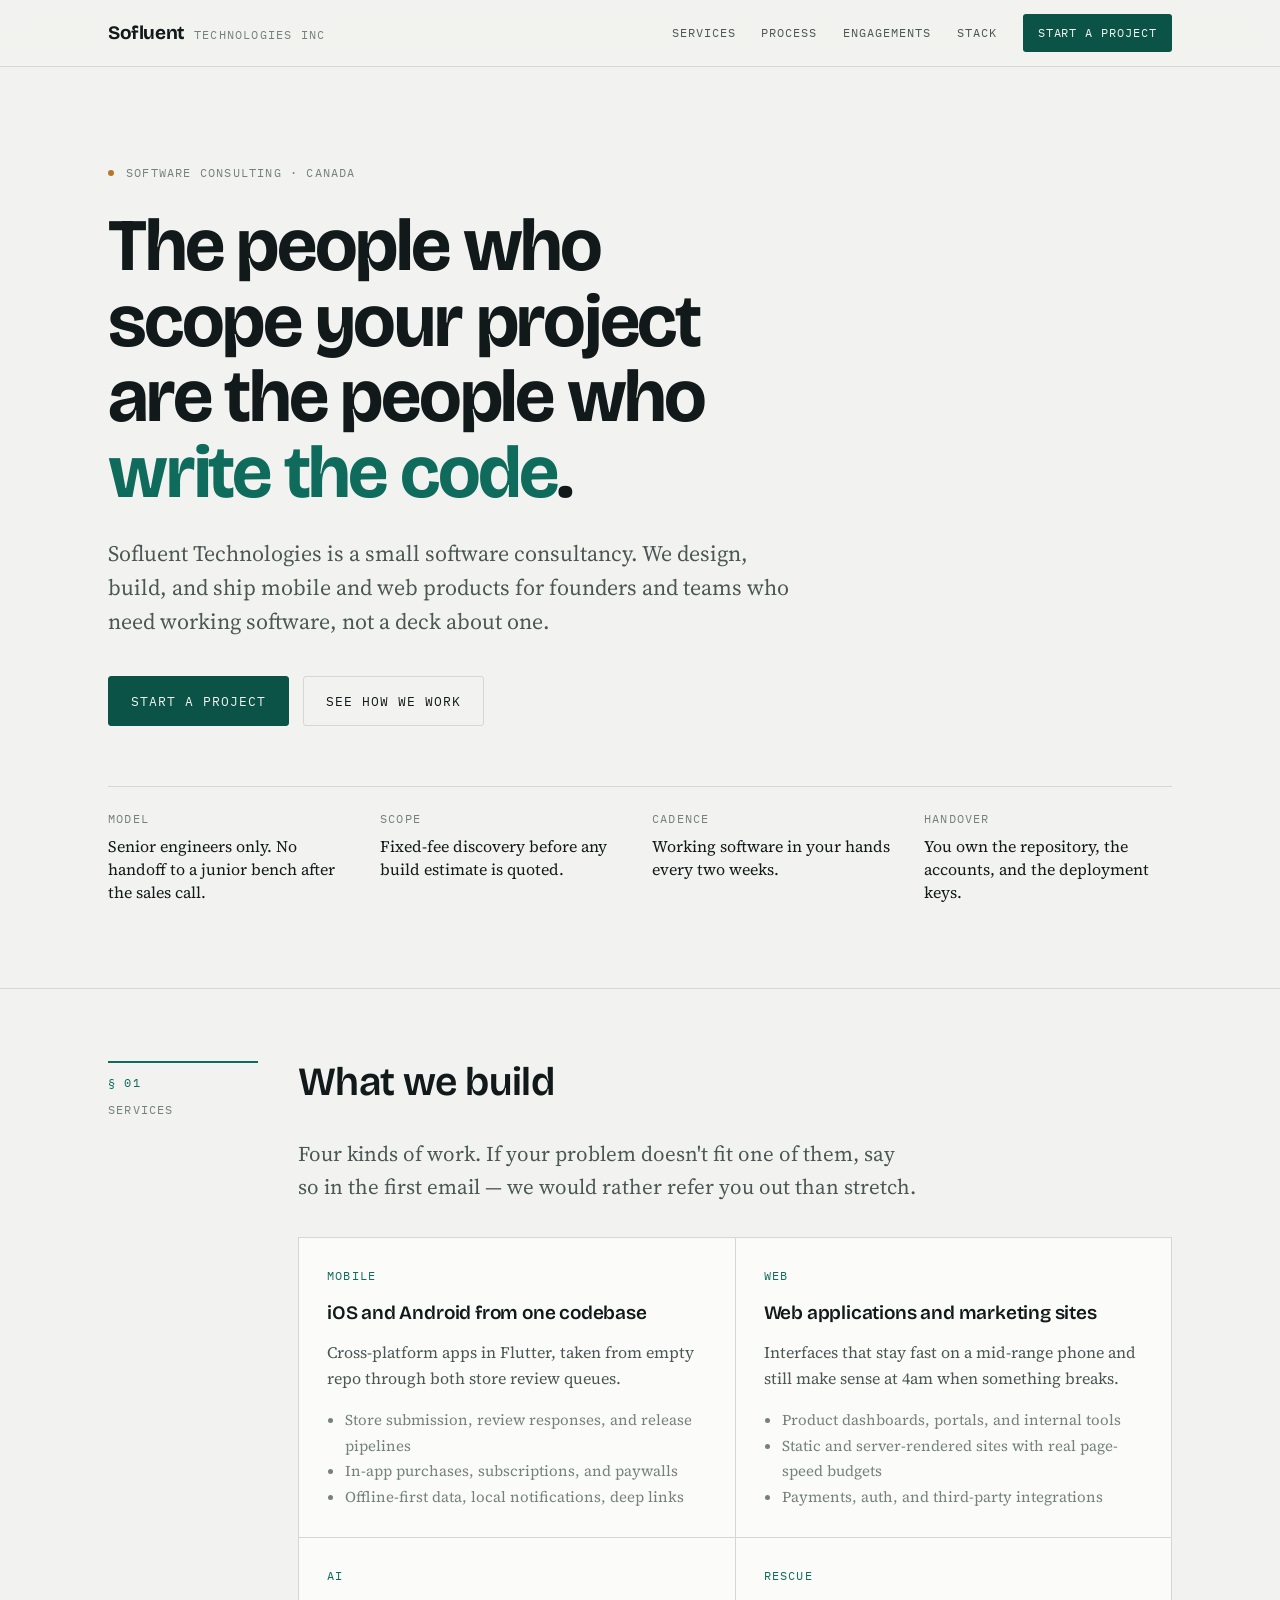
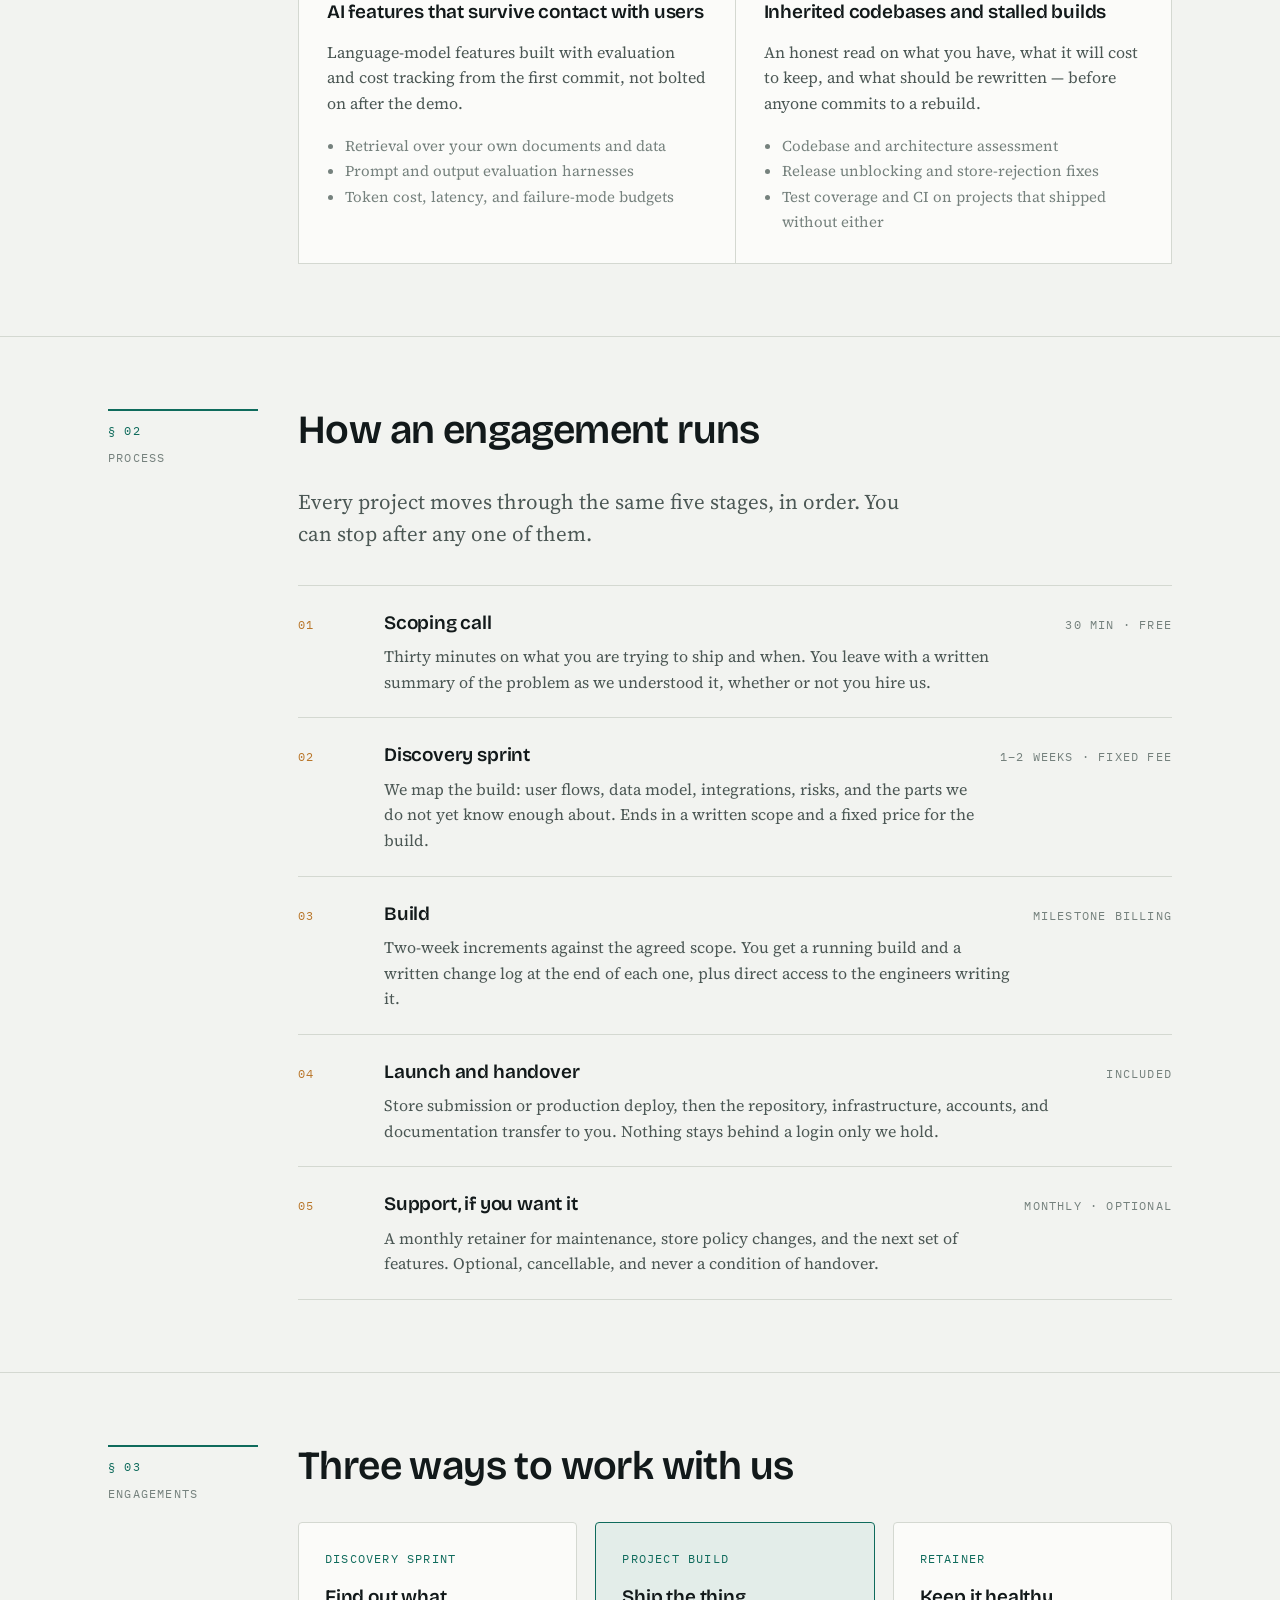
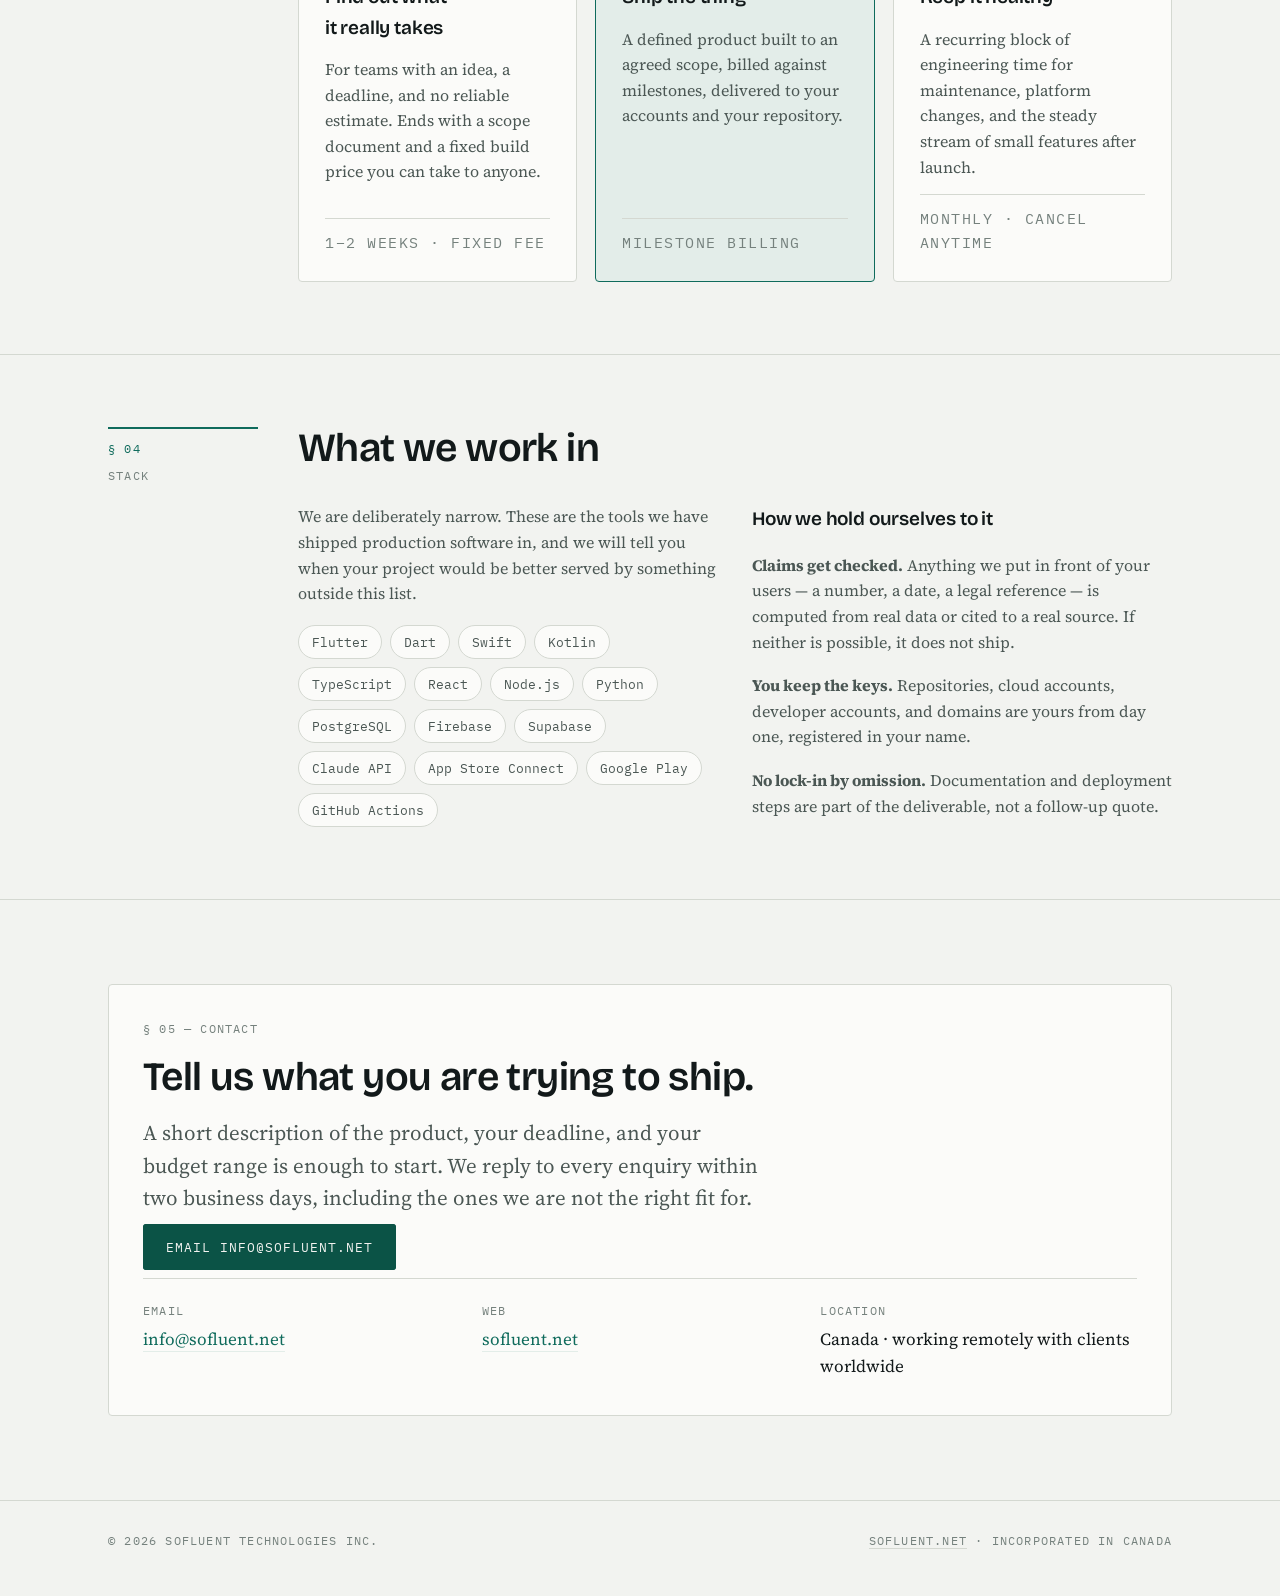
==== index.html @ 4a29cf38 "Sofluent Technologies marketing site Static single-page site for sofluent.net. src/page.html is the " ====
<!doctype html>
<html lang="en">
<head>
<meta charset="utf-8">
<meta name="viewport" content="width=device-width, initial-scale=1">
<meta name="color-scheme" content="light">
<meta name="description" content="Sofluent Technologies Inc is a small software consultancy building mobile, web, and AI products for founders and teams.">
<link rel="canonical" href="https://sofluent.net/">
<meta property="og:type" content="website">
<meta property="og:url" content="https://sofluent.net/">
<meta property="og:title" content="Sofluent Technologies">
<meta property="og:description" content="A small software consultancy building mobile, web, and AI products for founders and teams.">
<meta name="twitter:card" content="summary">
<title>Sofluent Technologies</title>
<link rel="preconnect" href="https://fonts.googleapis.com">
<link rel="preconnect" href="https://fonts.gstatic.com" crossorigin>
<link rel="stylesheet" href="https://fonts.googleapis.com/css2?family=Bricolage+Grotesque:opsz,wdth,wght@12..96,75..100,400..800&family=IBM+Plex+Mono:wght@400;500&family=Source+Serif+4:opsz,wght@8..60,400;8..60,600&display=swap">

<style>
:root{
  --paper:#F2F3F0;
  --surface:#FBFBF9;
  --surface-2:#EAECE7;
  --ink:#12191A;
  --ink-soft:#4B5754;
  --ink-faint:#75817D;
  --rule:#D4D8D1;
  --accent:#0F6B5C;
  --accent-ink:#0B5346;
  --accent-wash:#E3EDE9;
  --signal:#B9762A;
  --focus:#0F6B5C;
}

*{box-sizing:border-box;}
body{
  margin:0;
  background:var(--paper);
  color:var(--ink);
  font-family:"Source Serif 4",Georgia,"Times New Roman",serif;
  font-size:17px;
  line-height:1.6;
  -webkit-font-smoothing:antialiased;
}
h1,h2,h3,.display{
  font-family:"Bricolage Grotesque","Helvetica Neue",Arial,sans-serif;
  font-weight:600;
  text-wrap:balance;
  margin:0;
  letter-spacing:-0.015em;
}
p{margin:0;}
a{color:inherit;}
.mono{
  font-family:"IBM Plex Mono",ui-monospace,SFMono-Regular,Menlo,monospace;
  font-size:12px;
  letter-spacing:0.1em;
  text-transform:uppercase;
}
:focus-visible{outline:2px solid var(--focus);outline-offset:3px;border-radius:2px;}

.wrap{max-width:1120px;margin:0 auto;padding:0 28px;}

/* ---------- masthead ---------- */
.masthead{
  position:sticky;top:0;z-index:20;
  background:var(--paper);
  background:color-mix(in srgb,var(--paper) 88%,transparent);
  backdrop-filter:saturate(140%) blur(8px);
  border-bottom:1px solid var(--rule);
}
.masthead .wrap{
  display:flex;align-items:center;justify-content:space-between;
  gap:20px;min-height:66px;flex-wrap:wrap;
}
.wordmark{
  display:flex;align-items:baseline;gap:9px;
  text-decoration:none;
}
.wordmark b{
  font-family:"Bricolage Grotesque","Helvetica Neue",Arial,sans-serif;
  font-weight:700;font-size:19px;letter-spacing:-0.02em;
}
.wordmark span{color:var(--ink-faint);}
.nav{display:flex;align-items:center;gap:26px;flex-wrap:wrap;}
.nav a{
  color:var(--ink-soft);text-decoration:none;
  font-family:"IBM Plex Mono",ui-monospace,monospace;
  font-size:12px;letter-spacing:0.08em;text-transform:uppercase;
  padding:4px 0;border-bottom:1px solid transparent;
}
.nav a:hover{color:var(--ink);border-bottom-color:var(--accent);}
.nav a.cta{
  color:var(--paper);background:var(--accent-ink);
  padding:9px 15px;border:0;border-radius:3px;
}
.nav a.cta:hover{background:var(--accent);color:var(--paper);}

/* ---------- section scaffold ---------- */
.band{border-bottom:1px solid var(--rule);}
.band .wrap{
  display:grid;
  grid-template-columns:150px minmax(0,1fr);
  gap:40px;
  padding-top:72px;padding-bottom:72px;
}
.rail{
  display:flex;flex-direction:column;gap:8px;
  color:var(--ink-faint);
  border-top:2px solid var(--accent);
  padding-top:10px;
  align-self:start;
  position:sticky;top:96px;
}
.rail .code{color:var(--accent);}
.col{display:flex;flex-direction:column;gap:34px;}
.lede{font-size:21px;line-height:1.55;color:var(--ink-soft);max-width:62ch;}
h2{font-size:clamp(28px,3.4vw,40px);line-height:1.08;}
h3{font-size:19px;letter-spacing:-0.01em;}

/* ---------- hero ---------- */
.hero .wrap{padding-top:96px;padding-bottom:84px;display:block;}
.hero-eyebrow{color:var(--ink-faint);display:flex;gap:12px;align-items:center;margin-bottom:26px;}
.hero-eyebrow .dot{width:6px;height:6px;border-radius:50%;background:var(--signal);}
.hero h1{
  font-size:clamp(38px,6.6vw,74px);
  line-height:1.02;
  font-weight:700;
  letter-spacing:-0.03em;
  max-width:17ch;
}
.hero h1 em{font-style:normal;color:var(--accent);}
.hero p.lede{margin-top:26px;font-size:clamp(18px,2vw,22px);}
.hero-actions{display:flex;gap:14px;flex-wrap:wrap;margin-top:38px;}
.btn{
  font-family:"IBM Plex Mono",ui-monospace,monospace;
  font-size:12.5px;letter-spacing:0.08em;text-transform:uppercase;
  text-decoration:none;padding:14px 22px;border-radius:3px;
  border:1px solid var(--accent-ink);
  transition:background .15s ease,color .15s ease;
}
.btn-solid{background:var(--accent-ink);color:var(--paper);}
.btn-solid:hover{background:var(--accent);}
.btn-ghost{color:var(--ink);border-color:var(--rule);}
.btn-ghost:hover{border-color:var(--accent);color:var(--accent);}

.facts{
  border-top:1px solid var(--rule);
  margin-top:60px;padding-top:22px;
  display:grid;grid-template-columns:repeat(4,minmax(0,1fr));gap:24px;
}
.fact{display:flex;flex-direction:column;gap:6px;}
.fact .k{color:var(--ink-faint);}
.fact .v{font-size:16px;line-height:1.45;}

/* ---------- services ---------- */
.services{display:grid;grid-template-columns:repeat(2,minmax(0,1fr));gap:1px;background:var(--rule);border:1px solid var(--rule);}
.service{background:var(--surface);padding:28px;display:flex;flex-direction:column;gap:12px;}
.service .tag{color:var(--accent);}
.service p{color:var(--ink-soft);font-size:16px;}
.service ul{margin:4px 0 0;padding-left:18px;color:var(--ink-faint);font-size:15px;line-height:1.7;}

/* ---------- process ---------- */
.steps{display:flex;flex-direction:column;}
.step{
  display:grid;grid-template-columns:64px minmax(0,1fr) auto;
  gap:22px;align-items:baseline;
  padding:22px 0;border-top:1px solid var(--rule);
}
.step:last-child{border-bottom:1px solid var(--rule);}
.step .n{color:var(--signal);font-variant-numeric:tabular-nums;}
.step .body{display:flex;flex-direction:column;gap:6px;}
.step .body p{color:var(--ink-soft);font-size:16px;}
.step .dur{color:var(--ink-faint);white-space:nowrap;}

/* ---------- engagements ---------- */
.plans{display:grid;grid-template-columns:repeat(3,minmax(0,1fr));gap:18px;}
.plan{
  background:var(--surface);border:1px solid var(--rule);border-radius:4px;
  padding:26px;display:flex;flex-direction:column;gap:14px;
}
.plan.pick{border-color:var(--accent);background:var(--accent-wash);}
.plan .name{color:var(--accent);}
.plan .who{color:var(--ink-soft);font-size:16px;}
.plan .terms{color:var(--ink-faint);font-size:15px;border-top:1px solid var(--rule);padding-top:12px;margin-top:auto;}

/* ---------- stack ---------- */
.chips{display:flex;flex-wrap:wrap;gap:8px;}
.chip{
  font-family:"IBM Plex Mono",ui-monospace,monospace;font-size:12.5px;
  border:1px solid var(--rule);border-radius:999px;padding:6px 13px;color:var(--ink-soft);
  background:var(--surface);
}
.two-col{display:grid;grid-template-columns:repeat(2,minmax(0,1fr));gap:34px;}
.note{color:var(--ink-soft);font-size:16px;}

/* ---------- contact ---------- */
.contact .wrap{padding-top:84px;padding-bottom:84px;}
.contact-card{
  border:1px solid var(--rule);border-radius:4px;background:var(--surface);
  padding:34px;display:flex;flex-direction:column;gap:18px;
}
.contact-grid{display:grid;grid-template-columns:repeat(3,minmax(0,1fr));gap:22px;border-top:1px solid var(--rule);padding-top:22px;}
.contact-grid a{color:var(--accent);text-decoration:none;border-bottom:1px solid var(--accent-wash);}
.contact-grid a:hover{border-bottom-color:var(--accent);}
.contact-grid .k{color:var(--ink-faint);display:block;margin-bottom:6px;}

footer{padding:30px 0 46px;}
footer .wrap{display:flex;justify-content:space-between;gap:20px;flex-wrap:wrap;color:var(--ink-faint);}

@media (max-width:900px){
  .band .wrap{grid-template-columns:1fr;gap:22px;padding-top:56px;padding-bottom:56px;}
  .rail{position:static;flex-direction:row;gap:14px;align-items:center;}
  .facts{grid-template-columns:repeat(2,minmax(0,1fr));}
  .services,.plans,.two-col,.contact-grid{grid-template-columns:1fr;}
  .step{grid-template-columns:44px minmax(0,1fr);}
  .step .dur{grid-column:2;}
}
@media (prefers-reduced-motion:reduce){
  *{transition:none!important;animation:none!important;}
}
</style>
</head>
<body>
<header class="masthead">
  <div class="wrap">
    <a class="wordmark" href="#top">
      <b>Sofluent</b><span class="mono">Technologies Inc</span>
    </a>
    <nav class="nav">
      <a href="#services">Services</a>
      <a href="#process">Process</a>
      <a href="#engagements">Engagements</a>
      <a href="#stack">Stack</a>
      <a class="cta" href="mailto:info@sofluent.net">Start a project</a>
    </nav>
  </div>
</header>

<main id="top">

  <section class="band hero">
    <div class="wrap">
      <div class="hero-eyebrow mono"><span class="dot"></span> Software consulting · Canada</div>
      <h1>The people who scope your project are the people who <em>write the code</em>.</h1>
      <p class="lede">Sofluent Technologies is a small software consultancy. We design, build, and ship mobile and web products for founders and teams who need working software, not a deck about one.</p>
      <div class="hero-actions">
        <a class="btn btn-solid" href="mailto:info@sofluent.net">Start a project</a>
        <a class="btn btn-ghost" href="#process">See how we work</a>
      </div>
      <div class="facts">
        <div class="fact"><span class="k mono">Model</span><span class="v">Senior engineers only. No handoff to a junior bench after the sales call.</span></div>
        <div class="fact"><span class="k mono">Scope</span><span class="v">Fixed-fee discovery before any build estimate is quoted.</span></div>
        <div class="fact"><span class="k mono">Cadence</span><span class="v">Working software in your hands every two weeks.</span></div>
        <div class="fact"><span class="k mono">Handover</span><span class="v">You own the repository, the accounts, and the deployment keys.</span></div>
      </div>
    </div>
  </section>

  <section class="band" id="services">
    <div class="wrap">
      <div class="rail mono"><span class="code">§ 01</span><span>Services</span></div>
      <div class="col">
        <h2>What we build</h2>
        <p class="lede">Four kinds of work. If your problem doesn't fit one of them, say so in the first email — we would rather refer you out than stretch.</p>
        <div class="services">
          <article class="service">
            <span class="tag mono">Mobile</span>
            <h3>iOS and Android from one codebase</h3>
            <p>Cross-platform apps in Flutter, taken from empty repo through both store review queues.</p>
            <ul>
              <li>Store submission, review responses, and release pipelines</li>
              <li>In-app purchases, subscriptions, and paywalls</li>
              <li>Offline-first data, local notifications, deep links</li>
            </ul>
          </article>
          <article class="service">
            <span class="tag mono">Web</span>
            <h3>Web applications and marketing sites</h3>
            <p>Interfaces that stay fast on a mid-range phone and still make sense at 4am when something breaks.</p>
            <ul>
              <li>Product dashboards, portals, and internal tools</li>
              <li>Static and server-rendered sites with real page-speed budgets</li>
              <li>Payments, auth, and third-party integrations</li>
            </ul>
          </article>
          <article class="service">
            <span class="tag mono">AI</span>
            <h3>AI features that survive contact with users</h3>
            <p>Language-model features built with evaluation and cost tracking from the first commit, not bolted on after the demo.</p>
            <ul>
              <li>Retrieval over your own documents and data</li>
              <li>Prompt and output evaluation harnesses</li>
              <li>Token cost, latency, and failure-mode budgets</li>
            </ul>
          </article>
          <article class="service">
            <span class="tag mono">Rescue</span>
            <h3>Inherited codebases and stalled builds</h3>
            <p>An honest read on what you have, what it will cost to keep, and what should be rewritten — before anyone commits to a rebuild.</p>
            <ul>
              <li>Codebase and architecture assessment</li>
              <li>Release unblocking and store-rejection fixes</li>
              <li>Test coverage and CI on projects that shipped without either</li>
            </ul>
          </article>
        </div>
      </div>
    </div>
  </section>

  <section class="band" id="process">
    <div class="wrap">
      <div class="rail mono"><span class="code">§ 02</span><span>Process</span></div>
      <div class="col">
        <h2>How an engagement runs</h2>
        <p class="lede">Every project moves through the same five stages, in order. You can stop after any one of them.</p>
        <div class="steps">
          <div class="step">
            <span class="n mono">01</span>
            <div class="body"><h3>Scoping call</h3><p>Thirty minutes on what you are trying to ship and when. You leave with a written summary of the problem as we understood it, whether or not you hire us.</p></div>
            <span class="dur mono">30 min · free</span>
          </div>
          <div class="step">
            <span class="n mono">02</span>
            <div class="body"><h3>Discovery sprint</h3><p>We map the build: user flows, data model, integrations, risks, and the parts we do not yet know enough about. Ends in a written scope and a fixed price for the build.</p></div>
            <span class="dur mono">1–2 weeks · fixed fee</span>
          </div>
          <div class="step">
            <span class="n mono">03</span>
            <div class="body"><h3>Build</h3><p>Two-week increments against the agreed scope. You get a running build and a written change log at the end of each one, plus direct access to the engineers writing it.</p></div>
            <span class="dur mono">Milestone billing</span>
          </div>
          <div class="step">
            <span class="n mono">04</span>
            <div class="body"><h3>Launch and handover</h3><p>Store submission or production deploy, then the repository, infrastructure, accounts, and documentation transfer to you. Nothing stays behind a login only we hold.</p></div>
            <span class="dur mono">Included</span>
          </div>
          <div class="step">
            <span class="n mono">05</span>
            <div class="body"><h3>Support, if you want it</h3><p>A monthly retainer for maintenance, store policy changes, and the next set of features. Optional, cancellable, and never a condition of handover.</p></div>
            <span class="dur mono">Monthly · optional</span>
          </div>
        </div>
      </div>
    </div>
  </section>

  <section class="band" id="engagements">
    <div class="wrap">
      <div class="rail mono"><span class="code">§ 03</span><span>Engagements</span></div>
      <div class="col">
        <h2>Three ways to work with us</h2>
        <div class="plans">
          <div class="plan">
            <span class="name mono">Discovery sprint</span>
            <h3>Find out what it really takes</h3>
            <p class="who">For teams with an idea, a deadline, and no reliable estimate. Ends with a scope document and a fixed build price you can take to anyone.</p>
            <p class="terms mono">1–2 weeks · fixed fee</p>
          </div>
          <div class="plan pick">
            <span class="name mono">Project build</span>
            <h3>Ship the thing</h3>
            <p class="who">A defined product built to an agreed scope, billed against milestones, delivered to your accounts and your repository.</p>
            <p class="terms mono">Milestone billing</p>
          </div>
          <div class="plan">
            <span class="name mono">Retainer</span>
            <h3>Keep it healthy</h3>
            <p class="who">A recurring block of engineering time for maintenance, platform changes, and the steady stream of small features after launch.</p>
            <p class="terms mono">Monthly · cancel anytime</p>
          </div>
        </div>
      </div>
    </div>
  </section>

  <section class="band" id="stack">
    <div class="wrap">
      <div class="rail mono"><span class="code">§ 04</span><span>Stack</span></div>
      <div class="col">
        <h2>What we work in</h2>
        <div class="two-col">
          <div class="col" style="gap:18px;">
            <p class="note">We are deliberately narrow. These are the tools we have shipped production software in, and we will tell you when your project would be better served by something outside this list.</p>
            <div class="chips">
              <span class="chip">Flutter</span><span class="chip">Dart</span><span class="chip">Swift</span>
              <span class="chip">Kotlin</span><span class="chip">TypeScript</span><span class="chip">React</span>
              <span class="chip">Node.js</span><span class="chip">Python</span><span class="chip">PostgreSQL</span>
              <span class="chip">Firebase</span><span class="chip">Supabase</span><span class="chip">Claude API</span>
              <span class="chip">App Store Connect</span><span class="chip">Google Play</span><span class="chip">GitHub Actions</span>
            </div>
          </div>
          <div class="col" style="gap:18px;">
            <h3>How we hold ourselves to it</h3>
            <p class="note"><strong>Claims get checked.</strong> Anything we put in front of your users — a number, a date, a legal reference — is computed from real data or cited to a real source. If neither is possible, it does not ship.</p>
            <p class="note"><strong>You keep the keys.</strong> Repositories, cloud accounts, developer accounts, and domains are yours from day one, registered in your name.</p>
            <p class="note"><strong>No lock-in by omission.</strong> Documentation and deployment steps are part of the deliverable, not a follow-up quote.</p>
          </div>
        </div>
      </div>
    </div>
  </section>

  <section class="band contact" id="contact">
    <div class="wrap" style="display:block;">
      <div class="contact-card">
        <span class="mono" style="color:var(--ink-faint);">§ 05 — Contact</span>
        <h2>Tell us what you are trying to ship.</h2>
        <p class="lede">A short description of the product, your deadline, and your budget range is enough to start. We reply to every enquiry within two business days, including the ones we are not the right fit for.</p>
        <div>
          <a class="btn btn-solid" href="mailto:info@sofluent.net?subject=Project%20enquiry">Email info@sofluent.net</a>
        </div>
        <div class="contact-grid">
          <div><span class="k mono">Email</span><a href="mailto:info@sofluent.net">info@sofluent.net</a></div>
          <div><span class="k mono">Web</span><a href="https://sofluent.net/">sofluent.net</a></div>
          <div><span class="k mono">Location</span><span>Canada · working remotely with clients worldwide</span></div>
        </div>
      </div>
    </div>
  </section>

</main>

<footer>
  <div class="wrap mono">
    <span>© <span id="yr">2026</span> Sofluent Technologies Inc.</span>
    <span><a href="https://sofluent.net/" style="color:var(--ink-faint);text-decoration:none;border-bottom:1px solid var(--rule);">sofluent.net</a> · Incorporated in Canada</span>
  </div>
</footer>

<script>
  document.getElementById('yr').textContent = new Date().getFullYear();
</script>
</body>
</html>
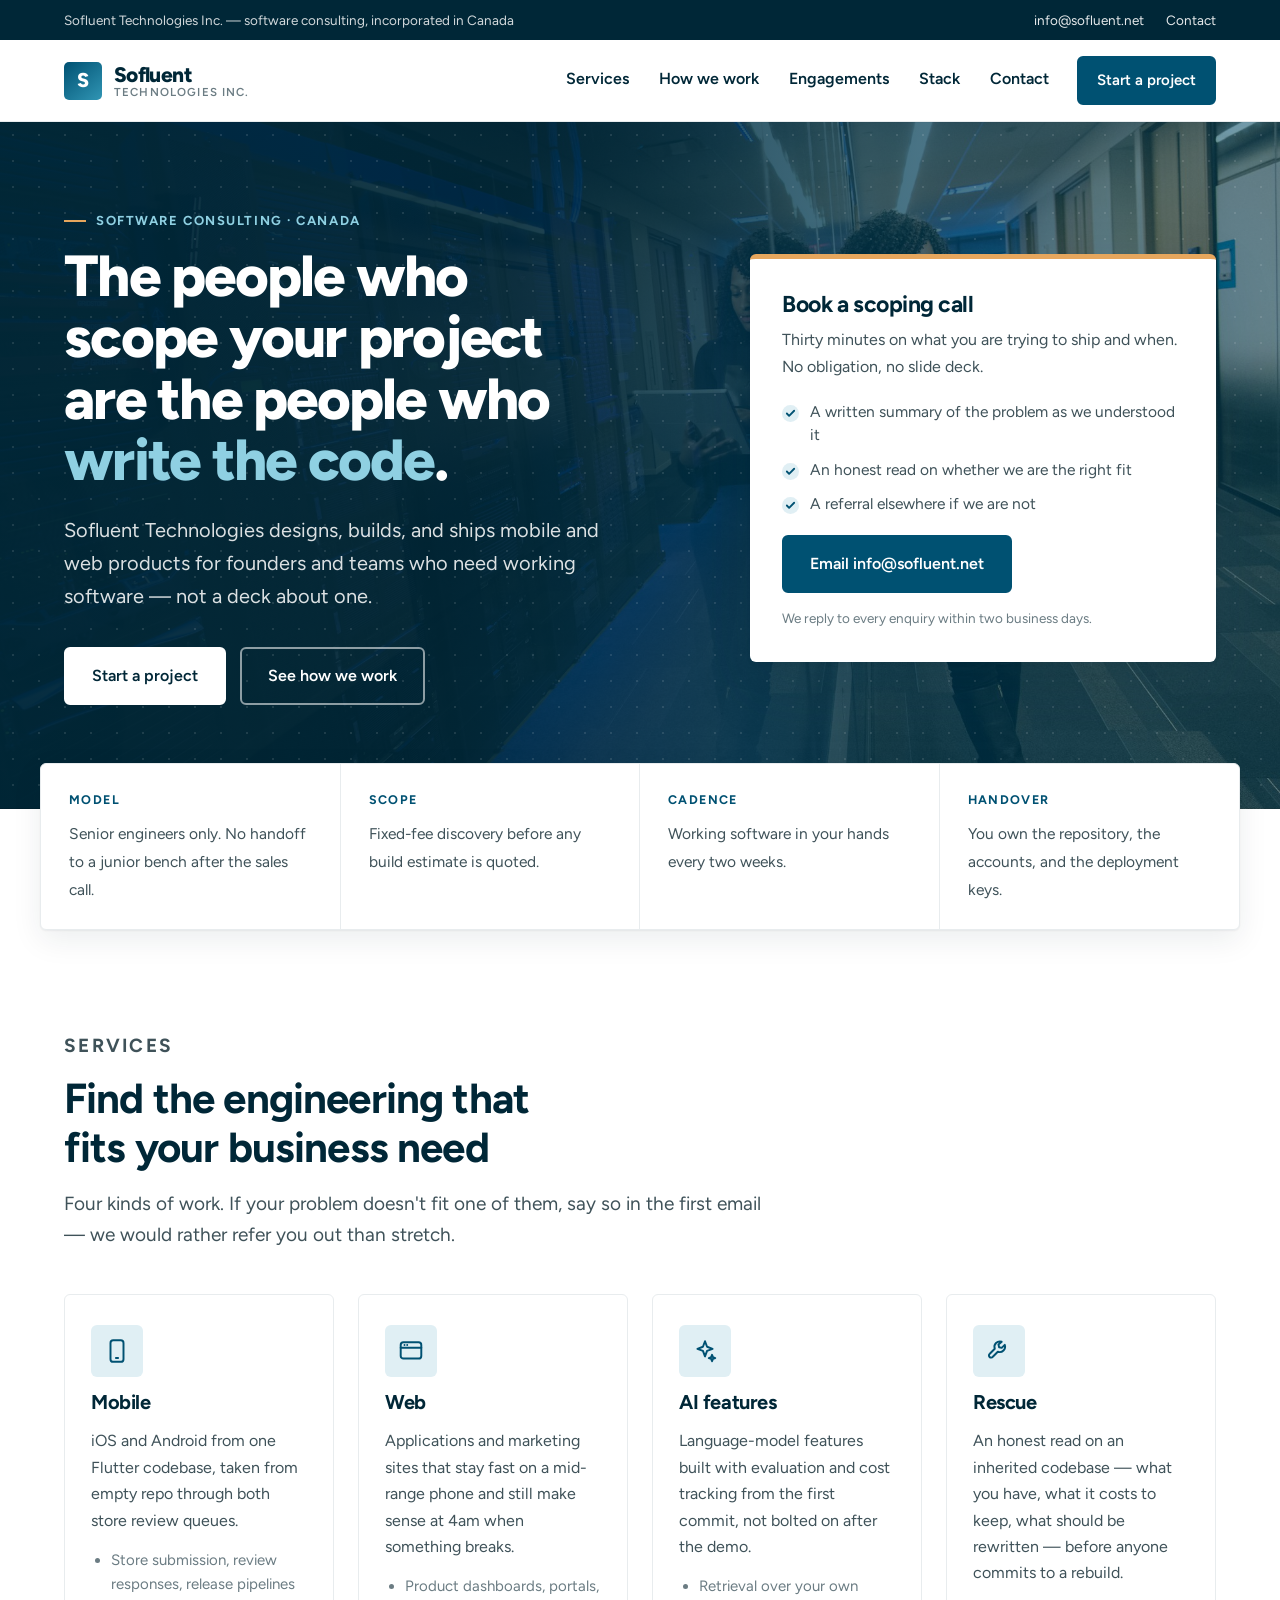
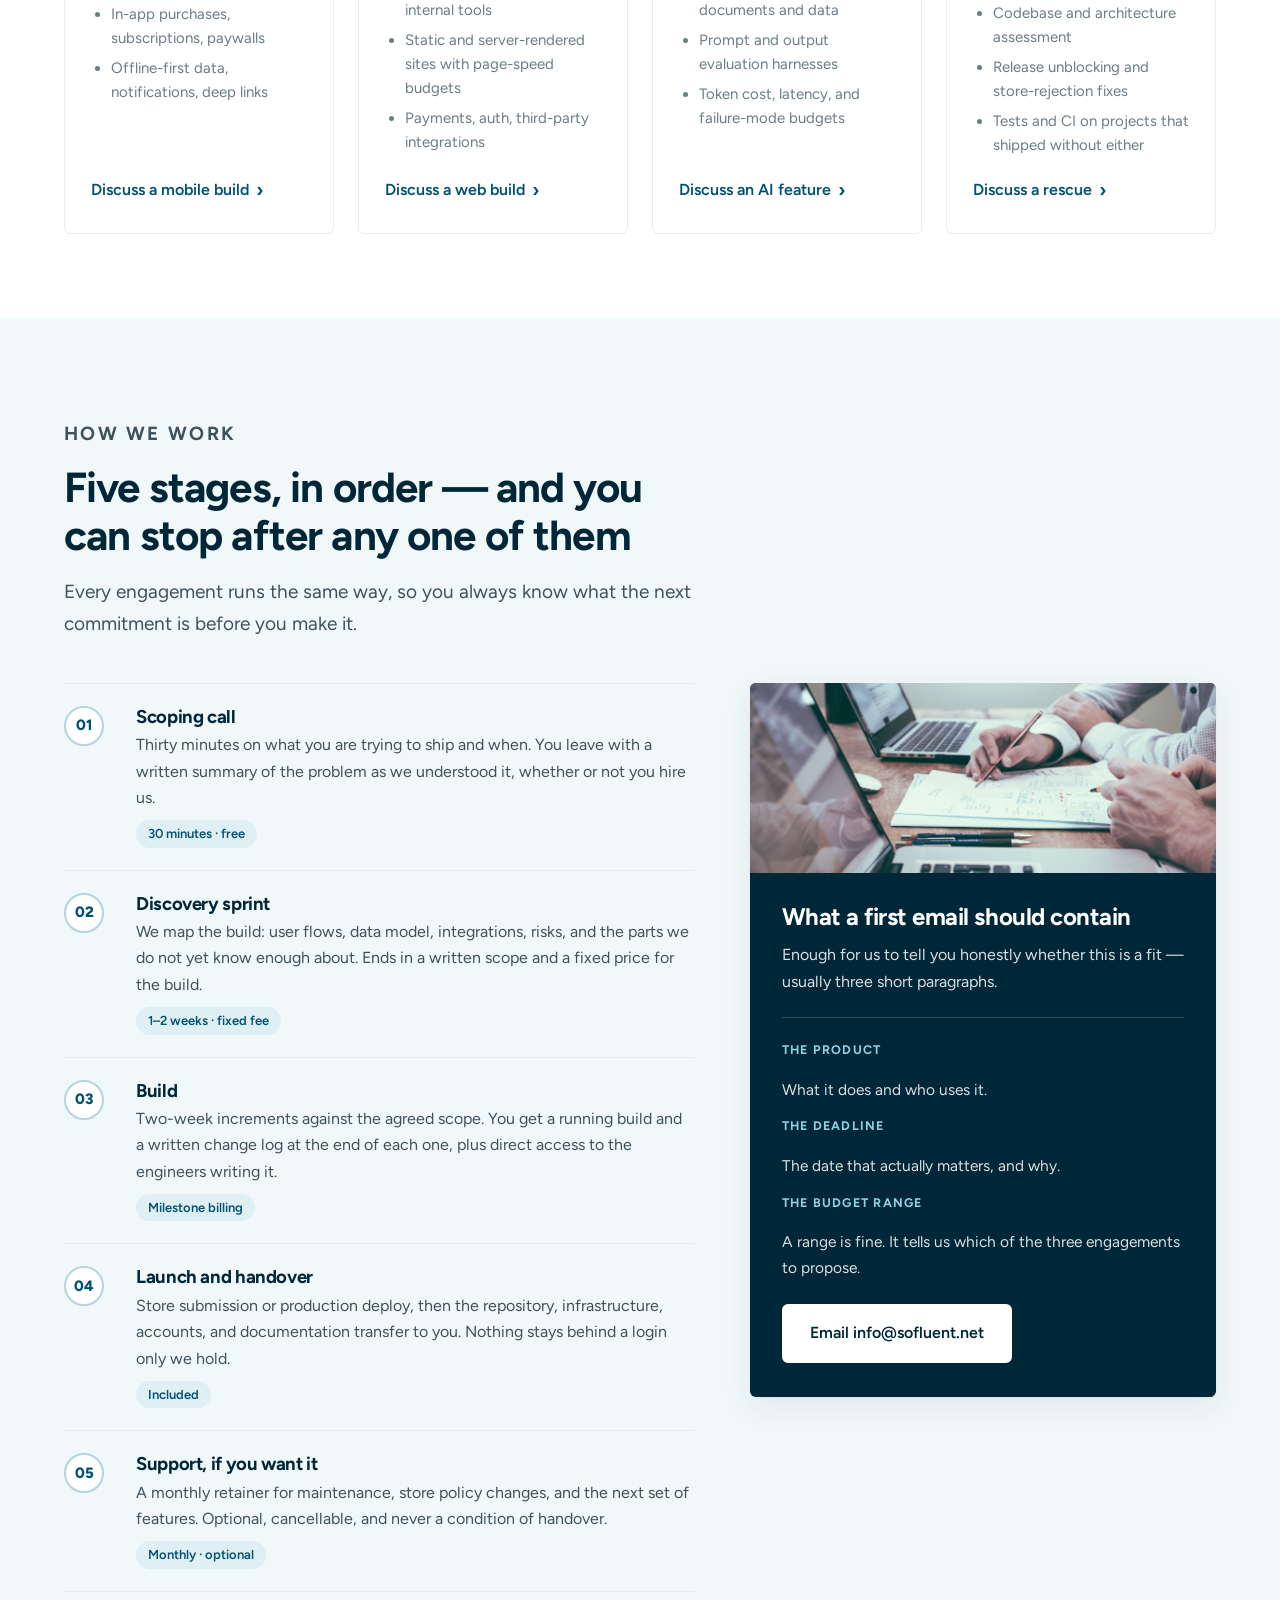
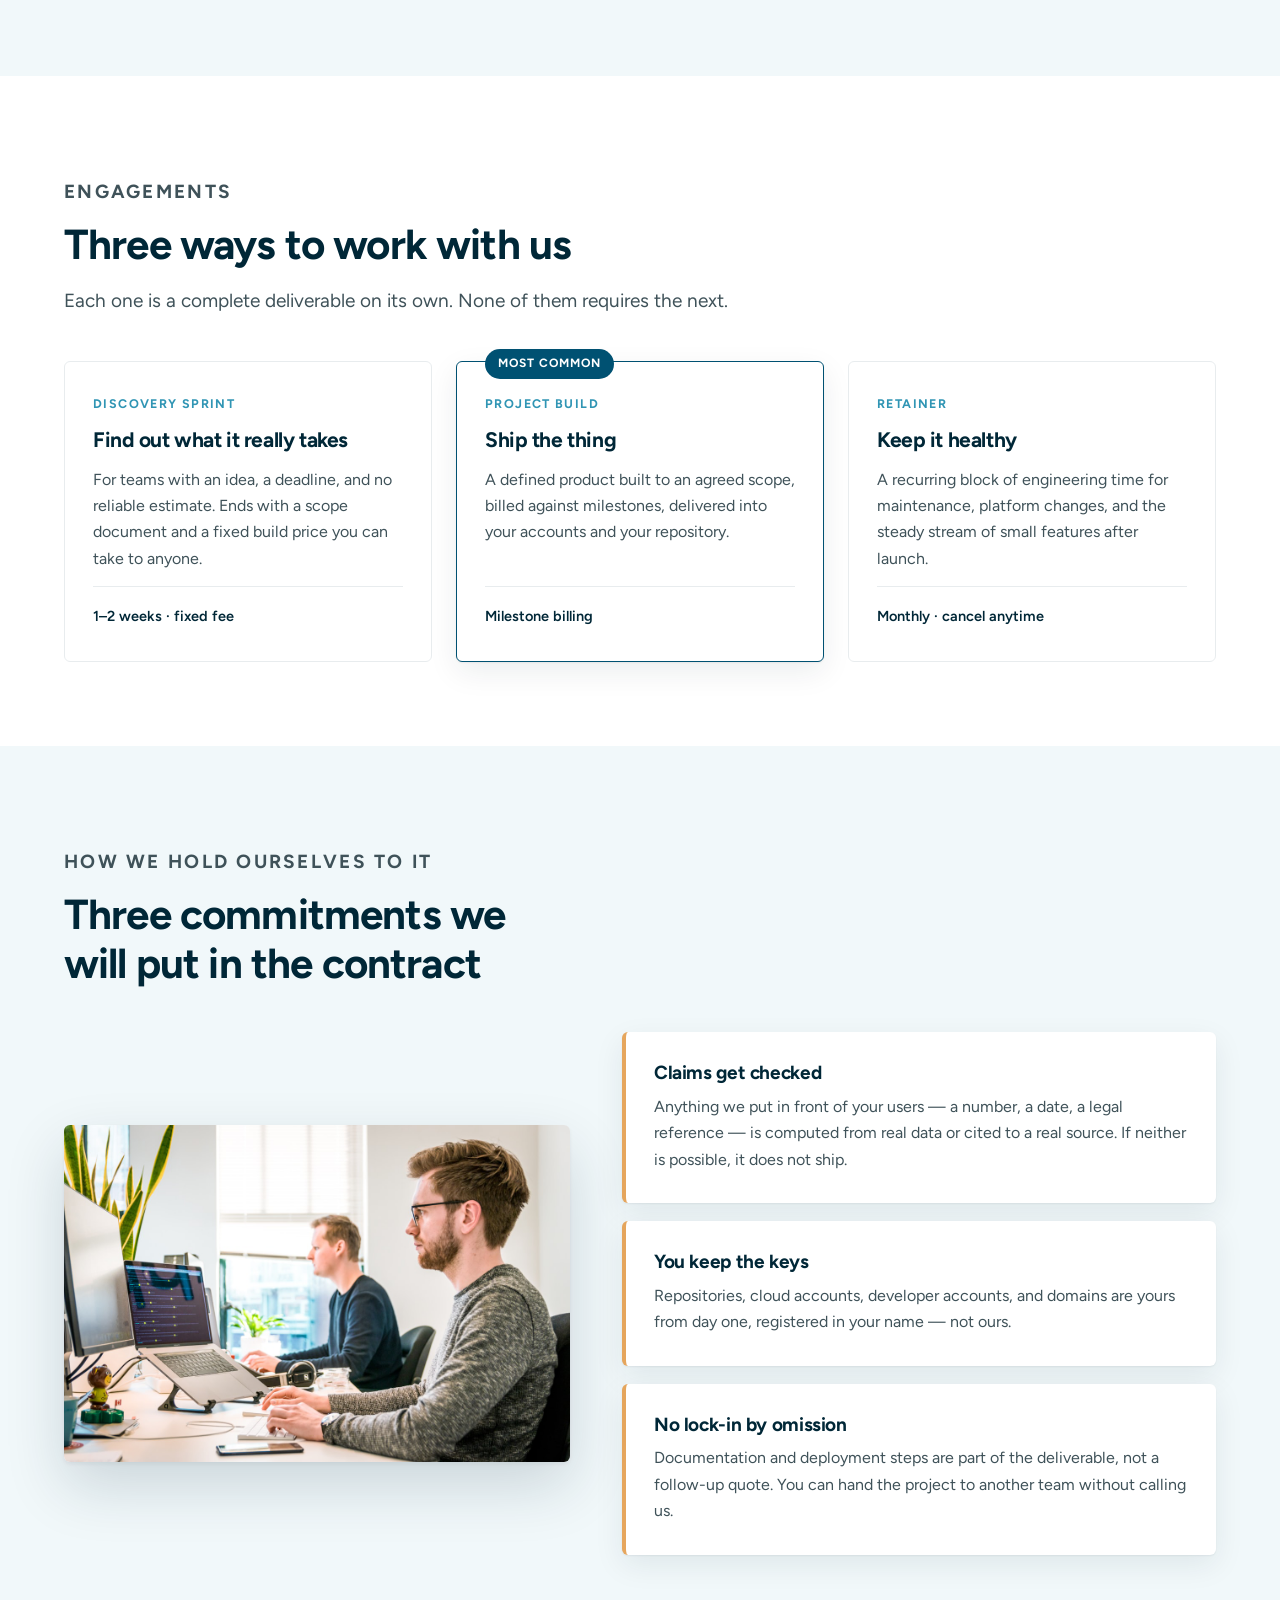
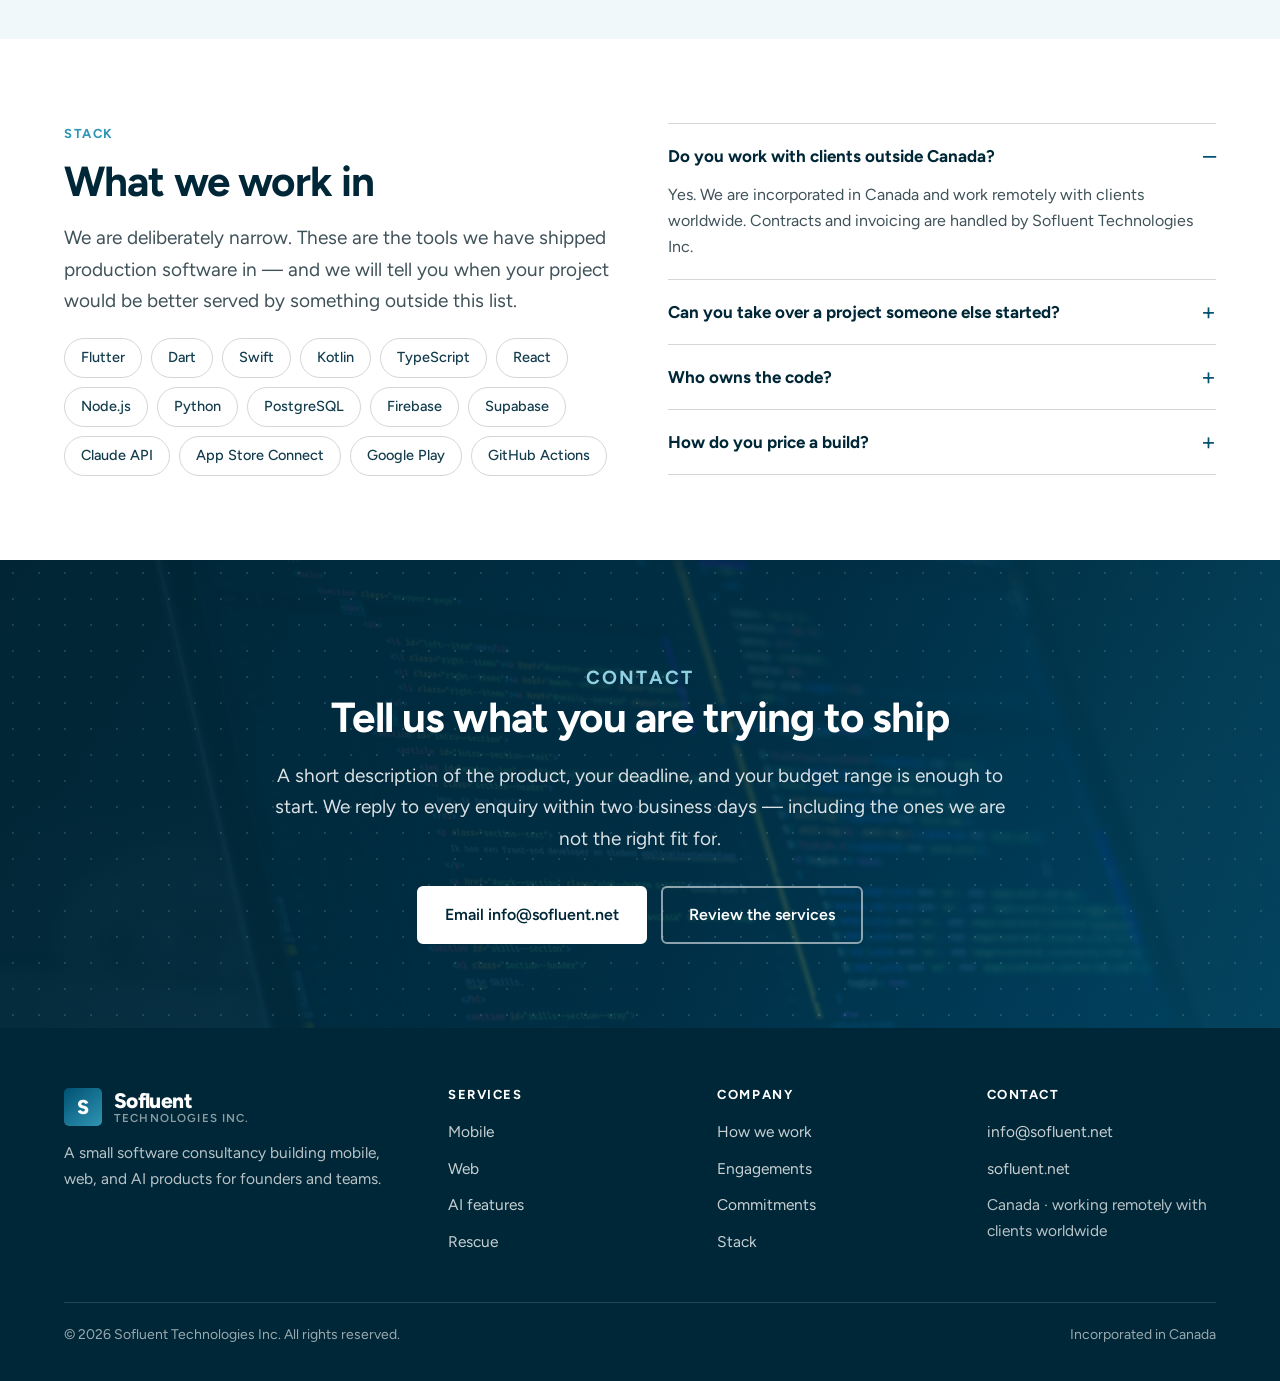
==== commit fb9631d2: "Rebuild the site on an enterprise design system with photography Reworks the marketing site from the" ====
--- a/index.html
+++ b/index.html
@@ -10,427 +10,717 @@
 <meta property="og:url" content="https://sofluent.net/">
 <meta property="og:title" content="Sofluent Technologies">
 <meta property="og:description" content="A small software consultancy building mobile, web, and AI products for founders and teams.">
-<meta name="twitter:card" content="summary">
+<meta property="og:image" content="https://sofluent.net/img/og.jpg">
+<meta property="og:image:width" content="1200">
+<meta property="og:image:height" content="630">
+<meta property="og:image:alt" content="Sofluent Technologies - the people who scope your project write the code.">
+<meta name="twitter:card" content="summary_large_image">
+<meta name="twitter:image" content="https://sofluent.net/img/og.jpg">
+<meta name="theme-color" content="#002737">
+<link rel="icon" href="favicon.svg" type="image/svg+xml">
 <title>Sofluent Technologies</title>
 <link rel="preconnect" href="https://fonts.googleapis.com">
 <link rel="preconnect" href="https://fonts.gstatic.com" crossorigin>
-<link rel="stylesheet" href="https://fonts.googleapis.com/css2?family=Bricolage+Grotesque:opsz,wdth,wght@12..96,75..100,400..800&family=IBM+Plex+Mono:wght@400;500&family=Source+Serif+4:opsz,wght@8..60,400;8..60,600&display=swap">
+<link rel="stylesheet" href="https://fonts.googleapis.com/css2?family=Figtree:wght@400;500;600;700;800&display=swap">
 
 <style>
 :root{
-  --paper:#F2F3F0;
-  --surface:#FBFBF9;
-  --surface-2:#EAECE7;
-  --ink:#12191A;
-  --ink-soft:#4B5754;
-  --ink-faint:#75817D;
-  --rule:#D4D8D1;
-  --accent:#0F6B5C;
-  --accent-ink:#0B5346;
-  --accent-wash:#E3EDE9;
-  --signal:#B9762A;
-  --focus:#0F6B5C;
+  /* enterprise teal system */
+  --ink:#002737;
+  --ink-2:#123c4d;
+  --brand:#005172;
+  --brand-bright:#3095b4;
+  --wash:#f1f8fa;
+  --wash-2:#e0eff4;
+  --wash-3:#b4d4df;
+  --amber:#e6a65d;
+  --edge:#d6d6d6;
+  --edge-soft:#e8ecee;
+  --body:#3f5259;
+  --muted:#6b7c83;
+  --white:#ffffff;
+  --shadow:0 1px 2px rgba(0,39,55,.06),0 10px 30px rgba(0,39,55,.08);
+  --shadow-lg:0 2px 4px rgba(0,39,55,.06),0 24px 60px rgba(0,39,55,.16);
+  --radius:6px;
 }
 
 *{box-sizing:border-box;}
+html{scroll-behavior:smooth;scroll-padding-top:90px;}
 body{
   margin:0;
-  background:var(--paper);
+  background:var(--white);
+  color:var(--body);
+  font-family:"Figtree","Avenir Next","Segoe UI",Roboto,Helvetica,Arial,sans-serif;
+  font-size:17px;
+  line-height:1.65;
+  -webkit-font-smoothing:antialiased;
+}
+h1,h2,h3,h4{
+  margin:0;
   color:var(--ink);
-  font-family:"Source Serif 4",Georgia,"Times New Roman",serif;
-  font-size:17px;
-  line-height:1.6;
-  -webkit-font-smoothing:antialiased;
-}
-h1,h2,h3,.display{
-  font-family:"Bricolage Grotesque","Helvetica Neue",Arial,sans-serif;
-  font-weight:600;
+  font-weight:700;
+  line-height:1.15;
+  letter-spacing:-0.02em;
   text-wrap:balance;
-  margin:0;
-  letter-spacing:-0.015em;
 }
 p{margin:0;}
-a{color:inherit;}
-.mono{
-  font-family:"IBM Plex Mono",ui-monospace,SFMono-Regular,Menlo,monospace;
-  font-size:12px;
-  letter-spacing:0.1em;
-  text-transform:uppercase;
-}
-:focus-visible{outline:2px solid var(--focus);outline-offset:3px;border-radius:2px;}
-
-.wrap{max-width:1120px;margin:0 auto;padding:0 28px;}
+a{color:var(--brand);}
+img,svg{max-width:100%;}
+:focus-visible{outline:3px solid var(--brand-bright);outline-offset:2px;border-radius:3px;}
+
+.wrap{max-width:1200px;margin:0 auto;padding:0 24px;}
+.eyebrow{
+  font-size:13px;font-weight:700;letter-spacing:.12em;text-transform:uppercase;
+  color:var(--brand-bright);margin:0 0 14px;
+}
+.section{padding:84px 0;}
+.section--wash{background:var(--wash);}
+.section-head{max-width:44rem;margin-bottom:44px;}
+.section-head h2{font-size:clamp(28px,3.6vw,42px);}
+.section-head p{margin-top:16px;font-size:19px;color:var(--body);}
+.skip{
+  position:absolute;left:-9999px;top:0;background:var(--ink);color:#fff;
+  padding:12px 18px;z-index:100;text-decoration:none;
+}
+.skip:focus{left:12px;top:12px;}
+
+/* ---------- buttons ---------- */
+.btn{
+  display:inline-flex;align-items:center;gap:10px;
+  font-size:16px;font-weight:600;text-decoration:none;
+  padding:14px 26px;border-radius:var(--radius);
+  border:2px solid transparent;transition:background .15s,color .15s,border-color .15s;
+  white-space:nowrap;
+}
+.btn--primary{background:var(--brand);color:#fff;border-color:var(--brand);}
+.btn--primary:hover{background:var(--ink);border-color:var(--ink);}
+.btn--outline{background:transparent;color:var(--brand);border-color:var(--brand);}
+.btn--outline:hover{background:var(--brand);color:#fff;}
+.btn--onDark{background:var(--white);color:var(--ink);border-color:var(--white);}
+.btn--onDark:hover{background:var(--wash-2);border-color:var(--wash-2);}
+.btn--ghostDark{background:transparent;color:#fff;border-color:rgba(255,255,255,.55);}
+.btn--ghostDark:hover{border-color:#fff;background:rgba(255,255,255,.1);}
+.btn--sm{padding:10px 18px;font-size:15px;}
+.link-more{
+  display:inline-flex;align-items:center;gap:7px;
+  font-weight:600;color:var(--brand);text-decoration:none;font-size:16px;
+}
+.link-more::after{content:"›";font-size:20px;line-height:1;transition:transform .15s;}
+.link-more:hover{color:var(--ink);}
+.link-more:hover::after{transform:translateX(3px);}
+
+/* ---------- utility bar ---------- */
+.utility{background:var(--ink);color:rgba(255,255,255,.82);font-size:13.5px;}
+.utility .wrap{display:flex;justify-content:space-between;align-items:center;gap:16px;min-height:40px;flex-wrap:wrap;}
+.utility a{color:rgba(255,255,255,.9);text-decoration:none;}
+.utility a:hover{color:#fff;text-decoration:underline;}
+.utility .u-right{display:flex;gap:22px;align-items:center;}
 
 /* ---------- masthead ---------- */
 .masthead{
-  position:sticky;top:0;z-index:20;
-  background:var(--paper);
-  background:color-mix(in srgb,var(--paper) 88%,transparent);
-  backdrop-filter:saturate(140%) blur(8px);
-  border-bottom:1px solid var(--rule);
-}
-.masthead .wrap{
-  display:flex;align-items:center;justify-content:space-between;
-  gap:20px;min-height:66px;flex-wrap:wrap;
-}
-.wordmark{
-  display:flex;align-items:baseline;gap:9px;
-  text-decoration:none;
-}
-.wordmark b{
-  font-family:"Bricolage Grotesque","Helvetica Neue",Arial,sans-serif;
-  font-weight:700;font-size:19px;letter-spacing:-0.02em;
-}
-.wordmark span{color:var(--ink-faint);}
-.nav{display:flex;align-items:center;gap:26px;flex-wrap:wrap;}
-.nav a{
-  color:var(--ink-soft);text-decoration:none;
-  font-family:"IBM Plex Mono",ui-monospace,monospace;
-  font-size:12px;letter-spacing:0.08em;text-transform:uppercase;
-  padding:4px 0;border-bottom:1px solid transparent;
-}
-.nav a:hover{color:var(--ink);border-bottom-color:var(--accent);}
-.nav a.cta{
-  color:var(--paper);background:var(--accent-ink);
-  padding:9px 15px;border:0;border-radius:3px;
-}
-.nav a.cta:hover{background:var(--accent);color:var(--paper);}
-
-/* ---------- section scaffold ---------- */
-.band{border-bottom:1px solid var(--rule);}
-.band .wrap{
-  display:grid;
-  grid-template-columns:150px minmax(0,1fr);
-  gap:40px;
-  padding-top:72px;padding-bottom:72px;
-}
-.rail{
-  display:flex;flex-direction:column;gap:8px;
-  color:var(--ink-faint);
-  border-top:2px solid var(--accent);
-  padding-top:10px;
-  align-self:start;
-  position:sticky;top:96px;
-}
-.rail .code{color:var(--accent);}
-.col{display:flex;flex-direction:column;gap:34px;}
-.lede{font-size:21px;line-height:1.55;color:var(--ink-soft);max-width:62ch;}
-h2{font-size:clamp(28px,3.4vw,40px);line-height:1.08;}
-h3{font-size:19px;letter-spacing:-0.01em;}
+  position:sticky;top:0;z-index:40;background:var(--white);
+  border-bottom:1px solid var(--edge-soft);box-shadow:0 1px 0 rgba(0,39,55,.04);
+}
+.masthead .wrap{display:flex;align-items:center;gap:28px;min-height:76px;}
+.brand{display:flex;align-items:center;gap:12px;text-decoration:none;margin-right:auto;}
+.brand .mark{
+  width:38px;height:38px;border-radius:5px;flex:none;
+  background:linear-gradient(140deg,var(--brand) 0%,var(--brand-bright) 100%);
+  display:grid;place-items:center;color:#fff;font-weight:800;font-size:20px;letter-spacing:-.04em;
+}
+.brand .name{display:flex;flex-direction:column;line-height:1.1;}
+.brand .name b{color:var(--ink);font-size:21px;font-weight:800;letter-spacing:-.03em;}
+.brand .name span{color:var(--muted);font-size:11.5px;font-weight:600;letter-spacing:.1em;text-transform:uppercase;}
+.mainnav{display:flex;align-items:center;gap:30px;}
+.mainnav a{
+  color:var(--ink);text-decoration:none;font-size:16px;font-weight:600;
+  padding:26px 0;border-bottom:3px solid transparent;
+}
+.mainnav a:hover{color:var(--brand);border-bottom-color:var(--brand-bright);}
+.nav-actions{display:flex;align-items:center;gap:14px;}
+.navtoggle{display:none;background:none;border:1px solid var(--edge);border-radius:var(--radius);padding:9px 12px;cursor:pointer;color:var(--ink);}
+.navtoggle svg{display:block;}
 
 /* ---------- hero ---------- */
-.hero .wrap{padding-top:96px;padding-bottom:84px;display:block;}
-.hero-eyebrow{color:var(--ink-faint);display:flex;gap:12px;align-items:center;margin-bottom:26px;}
-.hero-eyebrow .dot{width:6px;height:6px;border-radius:50%;background:var(--signal);}
-.hero h1{
-  font-size:clamp(38px,6.6vw,74px);
-  line-height:1.02;
-  font-weight:700;
-  letter-spacing:-0.03em;
-  max-width:17ch;
-}
-.hero h1 em{font-style:normal;color:var(--accent);}
-.hero p.lede{margin-top:26px;font-size:clamp(18px,2vw,22px);}
-.hero-actions{display:flex;gap:14px;flex-wrap:wrap;margin-top:38px;}
-.btn{
-  font-family:"IBM Plex Mono",ui-monospace,monospace;
-  font-size:12.5px;letter-spacing:0.08em;text-transform:uppercase;
-  text-decoration:none;padding:14px 22px;border-radius:3px;
-  border:1px solid var(--accent-ink);
-  transition:background .15s ease,color .15s ease;
-}
-.btn-solid{background:var(--accent-ink);color:var(--paper);}
-.btn-solid:hover{background:var(--accent);}
-.btn-ghost{color:var(--ink);border-color:var(--rule);}
-.btn-ghost:hover{border-color:var(--accent);color:var(--accent);}
-
-.facts{
-  border-top:1px solid var(--rule);
-  margin-top:60px;padding-top:22px;
-  display:grid;grid-template-columns:repeat(4,minmax(0,1fr));gap:24px;
-}
-.fact{display:flex;flex-direction:column;gap:6px;}
-.fact .k{color:var(--ink-faint);}
-.fact .v{font-size:16px;line-height:1.45;}
-
-/* ---------- services ---------- */
-.services{display:grid;grid-template-columns:repeat(2,minmax(0,1fr));gap:1px;background:var(--rule);border:1px solid var(--rule);}
-.service{background:var(--surface);padding:28px;display:flex;flex-direction:column;gap:12px;}
-.service .tag{color:var(--accent);}
-.service p{color:var(--ink-soft);font-size:16px;}
-.service ul{margin:4px 0 0;padding-left:18px;color:var(--ink-faint);font-size:15px;line-height:1.7;}
-
-/* ---------- process ---------- */
+.hero{position:relative;overflow:hidden;color:#fff;background:#002737;isolation:isolate;}
+.hero-media{
+  position:absolute;inset:0;z-index:0;pointer-events:none;
+  background-image:
+    radial-gradient(rgba(255,255,255,.11) 1px,transparent 1px),
+    linear-gradient(100deg,rgba(0,39,55,.97) 0%,rgba(0,39,55,.90) 38%,rgba(0,58,82,.74) 62%,rgba(0,81,114,.48) 100%),
+    url("img/hero-datacentre.jpg");
+  background-size:26px 26px,cover,cover;
+  background-position:0 0,center,center 40%;
+  background-repeat:repeat,no-repeat,no-repeat;
+}
+.hero .wrap{position:relative;z-index:1;padding-top:88px;padding-bottom:104px;
+  display:grid;grid-template-columns:minmax(0,1.15fr) minmax(0,.85fr);gap:56px;align-items:center;}
+.hero h1{color:#fff;font-size:clamp(34px,5vw,58px);font-weight:800;line-height:1.06;letter-spacing:-.03em;}
+.hero h1 em{font-style:normal;color:#8fd0e2;}
+.hero .sub{margin-top:22px;font-size:clamp(17px,1.6vw,20px);color:rgba(255,255,255,.86);max-width:34rem;}
+.hero .eyebrow{color:#8fd0e2;display:flex;align-items:center;gap:10px;}
+.hero .eyebrow::before{content:"";width:22px;height:2px;background:var(--amber);display:inline-block;}
+.hero-actions{display:flex;gap:14px;flex-wrap:wrap;margin-top:34px;}
+
+/* hero action card (mirrors an enterprise "look up / apply" card) */
+.hero-card{
+  background:#fff;color:var(--body);border-radius:var(--radius);
+  box-shadow:var(--shadow-lg);padding:32px;border-top:5px solid var(--amber);
+}
+.hero-card h2{font-size:23px;margin-bottom:10px;}
+.hero-card p{font-size:16px;}
+.hero-card ul{list-style:none;margin:20px 0;padding:0;display:flex;flex-direction:column;gap:11px;}
+.hero-card li{position:relative;padding-left:28px;font-size:15.5px;color:var(--body);line-height:1.5;}
+.hero-card li::before{
+  content:"";position:absolute;left:0;top:5px;width:17px;height:17px;border-radius:50%;
+  background:var(--wash-2) url("data:image/svg+xml,%3Csvg xmlns='http://www.w3.org/2000/svg' viewBox='0 0 24 24' fill='none' stroke='%23005172' stroke-width='4' stroke-linecap='round' stroke-linejoin='round'%3E%3Cpolyline points='20 6 9 17 4 12'/%3E%3C/svg%3E") center/11px no-repeat;
+}
+.hero-card .fine{font-size:13.5px;color:var(--muted);margin-top:14px;}
+
+/* ---------- stat strip ---------- */
+.stats{background:var(--white);}
+.stats .wrap{
+  display:grid;grid-template-columns:repeat(4,minmax(0,1fr));gap:0;
+  margin-top:-46px;position:relative;z-index:5;
+  background:#fff;border:1px solid var(--edge-soft);border-radius:var(--radius);box-shadow:var(--shadow);
+  padding:0;overflow:hidden;
+}
+.stat{padding:26px 28px;border-right:1px solid var(--edge-soft);}
+.stat:last-child{border-right:0;}
+.stat b{display:block;color:var(--brand);font-size:12.5px;font-weight:700;letter-spacing:.11em;text-transform:uppercase;margin-bottom:8px;}
+.stat span{font-size:15.5px;line-height:1.5;color:var(--body);}
+
+/* ---------- icon cards ---------- */
+.cards{display:grid;grid-template-columns:repeat(4,minmax(0,1fr));gap:24px;}
+.card{
+  background:#fff;border:1px solid var(--edge-soft);border-radius:var(--radius);
+  padding:30px 26px;display:flex;flex-direction:column;gap:14px;
+  transition:box-shadow .18s,transform .18s,border-color .18s;
+}
+.card:hover{box-shadow:var(--shadow);transform:translateY(-3px);border-color:var(--wash-3);}
+.card .ico{
+  width:52px;height:52px;border-radius:var(--radius);background:var(--wash-2);
+  display:grid;place-items:center;color:var(--brand);flex:none;
+}
+.card h3{font-size:20px;}
+.card p{font-size:16px;}
+.card ul{margin:0;padding-left:20px;color:var(--muted);font-size:15px;line-height:1.6;display:flex;flex-direction:column;gap:6px;}
+.card .link-more{margin-top:auto;padding-top:6px;}
+
+/* ---------- split: process + side card ---------- */
+.split{display:grid;grid-template-columns:minmax(0,1.35fr) minmax(0,1fr);gap:56px;align-items:start;}
 .steps{display:flex;flex-direction:column;}
-.step{
-  display:grid;grid-template-columns:64px minmax(0,1fr) auto;
-  gap:22px;align-items:baseline;
-  padding:22px 0;border-top:1px solid var(--rule);
-}
-.step:last-child{border-bottom:1px solid var(--rule);}
-.step .n{color:var(--signal);font-variant-numeric:tabular-nums;}
-.step .body{display:flex;flex-direction:column;gap:6px;}
-.step .body p{color:var(--ink-soft);font-size:16px;}
-.step .dur{color:var(--ink-faint);white-space:nowrap;}
-
-/* ---------- engagements ---------- */
-.plans{display:grid;grid-template-columns:repeat(3,minmax(0,1fr));gap:18px;}
+.step{display:grid;grid-template-columns:52px minmax(0,1fr);gap:20px;padding:22px 0;border-bottom:1px solid var(--edge-soft);}
+.step:first-child{border-top:1px solid var(--edge-soft);}
+.step .n{
+  width:40px;height:40px;border-radius:50%;background:var(--white);border:2px solid var(--wash-3);
+  color:var(--brand);font-weight:800;font-size:15px;display:grid;place-items:center;
+}
+.step h3{font-size:18.5px;margin-bottom:5px;}
+.step p{font-size:16px;}
+.step .dur{display:inline-block;margin-top:9px;font-size:13px;font-weight:600;color:var(--brand);
+  background:var(--wash-2);border-radius:100px;padding:3px 12px;}
+.aside-card{
+  background:var(--ink);color:rgba(255,255,255,.85);border-radius:var(--radius);
+  box-shadow:var(--shadow);position:sticky;top:100px;overflow:hidden;
+}
+.aside-card img{display:block;width:100%;height:190px;object-fit:cover;filter:saturate(.85) contrast(1.03);}
+.aside-body{padding:30px 32px 34px;}
+.aside-card h3{color:#fff;font-size:24px;margin-bottom:12px;}
+.aside-card p{font-size:16px;}
+.aside-card .rule{height:1px;background:rgba(255,255,255,.18);margin:22px 0;}
+.aside-card dl{margin:0;display:flex;flex-direction:column;gap:14px;}
+.aside-card dt{font-size:12.5px;font-weight:700;letter-spacing:.1em;text-transform:uppercase;color:#8fd0e2;}
+.aside-card dd{margin:2px 0 0;font-size:15.5px;color:rgba(255,255,255,.85);}
+.aside-card .btn{margin-top:24px;}
+
+/* ---------- engagement tiles ---------- */
+.plans{display:grid;grid-template-columns:repeat(3,minmax(0,1fr));gap:24px;}
 .plan{
-  background:var(--surface);border:1px solid var(--rule);border-radius:4px;
-  padding:26px;display:flex;flex-direction:column;gap:14px;
-}
-.plan.pick{border-color:var(--accent);background:var(--accent-wash);}
-.plan .name{color:var(--accent);}
-.plan .who{color:var(--ink-soft);font-size:16px;}
-.plan .terms{color:var(--ink-faint);font-size:15px;border-top:1px solid var(--rule);padding-top:12px;margin-top:auto;}
+  background:#fff;border:1px solid var(--edge-soft);border-radius:var(--radius);
+  padding:32px 28px;display:flex;flex-direction:column;gap:14px;position:relative;
+}
+.plan--feature{border-color:var(--brand);box-shadow:var(--shadow);}
+.plan--feature::before{
+  content:"Most common";position:absolute;top:-13px;left:28px;
+  background:var(--brand);color:#fff;font-size:12px;font-weight:700;letter-spacing:.08em;
+  text-transform:uppercase;padding:5px 13px;border-radius:100px;
+}
+.plan .kicker{font-size:12.5px;font-weight:700;letter-spacing:.11em;text-transform:uppercase;color:var(--brand-bright);}
+.plan h3{font-size:21px;}
+.plan p{font-size:16px;}
+.plan .terms{margin-top:auto;padding-top:18px;border-top:1px solid var(--edge-soft);font-size:14.5px;font-weight:600;color:var(--ink);}
+
+/* ---------- principles ---------- */
+.commit-grid{display:grid;grid-template-columns:minmax(0,.92fr) minmax(0,1.08fr);gap:52px;align-items:center;}
+.commit-media{position:relative;}
+.commit-media img{display:block;width:100%;height:auto;border-radius:var(--radius);box-shadow:var(--shadow-lg);}
+.commit-media::after{
+  content:"";position:absolute;left:-14px;bottom:-14px;width:96px;height:96px;z-index:-1;
+  background-image:radial-gradient(var(--wash-3) 2px,transparent 2px);background-size:14px 14px;border-radius:4px;
+}
+.principles{display:flex;flex-direction:column;gap:18px;}
+.principle{background:#fff;border-radius:var(--radius);padding:30px 28px;border-left:4px solid var(--amber);box-shadow:var(--shadow);}
+.principle h3{font-size:19px;margin-bottom:10px;}
+.principle p{font-size:16px;}
 
 /* ---------- stack ---------- */
-.chips{display:flex;flex-wrap:wrap;gap:8px;}
+.stack-grid{display:grid;grid-template-columns:minmax(0,1fr) minmax(0,1fr);gap:56px;align-items:start;}
+.chips{display:flex;flex-wrap:wrap;gap:9px;margin-top:22px;}
 .chip{
-  font-family:"IBM Plex Mono",ui-monospace,monospace;font-size:12.5px;
-  border:1px solid var(--rule);border-radius:999px;padding:6px 13px;color:var(--ink-soft);
-  background:var(--surface);
-}
-.two-col{display:grid;grid-template-columns:repeat(2,minmax(0,1fr));gap:34px;}
-.note{color:var(--ink-soft);font-size:16px;}
-
-/* ---------- contact ---------- */
-.contact .wrap{padding-top:84px;padding-bottom:84px;}
-.contact-card{
-  border:1px solid var(--rule);border-radius:4px;background:var(--surface);
-  padding:34px;display:flex;flex-direction:column;gap:18px;
-}
-.contact-grid{display:grid;grid-template-columns:repeat(3,minmax(0,1fr));gap:22px;border-top:1px solid var(--rule);padding-top:22px;}
-.contact-grid a{color:var(--accent);text-decoration:none;border-bottom:1px solid var(--accent-wash);}
-.contact-grid a:hover{border-bottom-color:var(--accent);}
-.contact-grid .k{color:var(--ink-faint);display:block;margin-bottom:6px;}
-
-footer{padding:30px 0 46px;}
-footer .wrap{display:flex;justify-content:space-between;gap:20px;flex-wrap:wrap;color:var(--ink-faint);}
-
-@media (max-width:900px){
-  .band .wrap{grid-template-columns:1fr;gap:22px;padding-top:56px;padding-bottom:56px;}
-  .rail{position:static;flex-direction:row;gap:14px;align-items:center;}
-  .facts{grid-template-columns:repeat(2,minmax(0,1fr));}
-  .services,.plans,.two-col,.contact-grid{grid-template-columns:1fr;}
-  .step{grid-template-columns:44px minmax(0,1fr);}
-  .step .dur{grid-column:2;}
+  background:#fff;border:1px solid var(--edge);border-radius:100px;
+  padding:7px 16px;font-size:14.5px;font-weight:500;color:var(--ink-2);
+}
+.faq{border-top:1px solid var(--edge);}
+.faq details{border-bottom:1px solid var(--edge);padding:18px 0;}
+.faq summary{
+  cursor:pointer;list-style:none;font-weight:700;color:var(--ink);font-size:17px;
+  display:flex;justify-content:space-between;align-items:center;gap:16px;
+}
+.faq summary::-webkit-details-marker{display:none;}
+.faq summary::after{content:"+";color:var(--brand);font-size:24px;font-weight:400;line-height:1;}
+.faq details[open] summary::after{content:"–";}
+.faq p{margin-top:12px;font-size:16px;}
+
+/* ---------- CTA band ---------- */
+.ctaband{background:#002737;color:#fff;text-align:center;padding:84px 0;position:relative;overflow:hidden;}
+.ctaband::before{
+  content:"";position:absolute;inset:0;
+  background-image:
+    radial-gradient(rgba(255,255,255,.12) 1px,transparent 1px),
+    linear-gradient(112deg,rgba(0,39,55,.94) 0%,rgba(0,49,70,.88) 55%,rgba(0,81,114,.78) 100%),
+    url("img/code-dark.jpg");
+  background-size:26px 26px,cover,cover;
+  background-position:0 0,center,center;
+  background-repeat:repeat,no-repeat,no-repeat;
+}
+.ctaband .wrap{position:relative;z-index:1;}
+.ctaband h2{color:#fff;font-size:clamp(28px,3.6vw,42px);max-width:24ch;margin:0 auto;}
+.ctaband p{margin:18px auto 0;max-width:46rem;color:rgba(255,255,255,.86);font-size:19px;}
+.ctaband .row{display:flex;gap:14px;justify-content:center;flex-wrap:wrap;margin-top:32px;}
+
+/* ---------- footer ---------- */
+.site-footer{background:var(--ink);color:rgba(255,255,255,.72);padding:60px 0 0;font-size:15.5px;}
+.foot-grid{display:grid;grid-template-columns:1.5fr repeat(3,1fr);gap:40px;padding-bottom:48px;}
+.site-footer h4{color:#fff;font-size:13px;font-weight:700;letter-spacing:.12em;text-transform:uppercase;margin-bottom:16px;}
+.site-footer ul{list-style:none;margin:0;padding:0;display:flex;flex-direction:column;gap:11px;}
+.site-footer a{color:rgba(255,255,255,.78);text-decoration:none;}
+.site-footer a:hover{color:#fff;text-decoration:underline;}
+.foot-about p{font-size:15.5px;color:rgba(255,255,255,.72);margin-top:14px;max-width:32ch;}
+.foot-about .brand .name b{color:#fff;}
+.foot-about .brand .name span{color:rgba(255,255,255,.55);}
+.legal{border-top:1px solid rgba(255,255,255,.14);padding:20px 0 34px;display:flex;justify-content:space-between;gap:16px;flex-wrap:wrap;font-size:14px;color:rgba(255,255,255,.6);}
+
+/* ---------- responsive ---------- */
+@media (max-width:1000px){
+  .hero .wrap{grid-template-columns:1fr;gap:40px;padding-top:64px;padding-bottom:88px;}
+  .cards{grid-template-columns:repeat(2,minmax(0,1fr));}
+  .split,.stack-grid{grid-template-columns:1fr;gap:40px;}
+  .aside-card{position:static;}
+  .stats .wrap{grid-template-columns:repeat(2,minmax(0,1fr));}
+  .stat:nth-child(2){border-right:0;}
+  .stat:nth-child(1),.stat:nth-child(2){border-bottom:1px solid var(--edge-soft);}
+  .plans{grid-template-columns:1fr;}
+  .commit-grid{grid-template-columns:1fr;gap:34px;}
+  .hero-media{
+    background-image:
+      radial-gradient(rgba(255,255,255,.11) 1px,transparent 1px),
+      linear-gradient(170deg,rgba(0,39,55,.95) 0%,rgba(0,49,70,.90) 55%,rgba(0,81,114,.80) 100%),
+      url("img/hero-datacentre-sm.jpg");
+  }
+  .foot-grid{grid-template-columns:1fr 1fr;}
+}
+@media (max-width:760px){
+  .mainnav{
+    display:none;position:absolute;top:100%;left:0;right:0;background:#fff;
+    flex-direction:column;align-items:stretch;gap:0;padding:8px 24px 20px;
+    border-bottom:1px solid var(--edge-soft);box-shadow:var(--shadow);
+  }
+  .mainnav.open{display:flex;}
+  .mainnav a{padding:14px 0;border-bottom:1px solid var(--edge-soft);}
+  .masthead .wrap{position:relative;min-height:66px;}
+  .navtoggle{display:block;}
+  .nav-actions .btn{display:none;}
+  .section{padding:60px 0;}
+  .cards{grid-template-columns:1fr;}
+  .stats .wrap{grid-template-columns:1fr;margin-top:-32px;}
+  .stat{border-right:0;border-bottom:1px solid var(--edge-soft);}
+  .stat:last-child{border-bottom:0;}
+  .foot-grid{grid-template-columns:1fr;gap:32px;}
+  .utility .u-left{display:none;}
 }
 @media (prefers-reduced-motion:reduce){
-  *{transition:none!important;animation:none!important;}
+  *{transition:none!important;animation:none!important;scroll-behavior:auto!important;}
 }
 </style>
 </head>
 <body>
-<header class="masthead">
-  <div class="wrap">
-    <a class="wordmark" href="#top">
-      <b>Sofluent</b><span class="mono">Technologies Inc</span>
+<header>
+<a class="skip" href="#main">Skip to content</a>
+
+<div class="utility">
+  <div class="wrap">
+    <span class="u-left">Sofluent Technologies Inc. — software consulting, incorporated in Canada</span>
+    <span class="u-right">
+      <a href="mailto:info@sofluent.net">info@sofluent.net</a>
+      <a href="#contact">Contact</a>
+    </span>
+  </div>
+</div>
+
+<div class="masthead">
+  <div class="wrap">
+    <a class="brand" href="#top">
+      <span class="mark" aria-hidden="true">S</span>
+      <span class="name"><b>Sofluent</b><span>Technologies Inc.</span></span>
     </a>
-    <nav class="nav">
+    <nav class="mainnav" id="mainnav" aria-label="Primary">
       <a href="#services">Services</a>
-      <a href="#process">Process</a>
+      <a href="#process">How we work</a>
       <a href="#engagements">Engagements</a>
       <a href="#stack">Stack</a>
-      <a class="cta" href="mailto:info@sofluent.net">Start a project</a>
+      <a href="#contact">Contact</a>
     </nav>
-  </div>
+    <div class="nav-actions">
+      <a class="btn btn--primary btn--sm" href="mailto:info@sofluent.net?subject=Project%20enquiry">Start a project</a>
+      <button class="navtoggle" id="navtoggle" aria-expanded="false" aria-controls="mainnav" aria-label="Toggle navigation">
+        <svg width="22" height="22" viewBox="0 0 24 24" fill="none" stroke="currentColor" stroke-width="2" stroke-linecap="round"><path d="M3 6h18M3 12h18M3 18h18"/></svg>
+      </button>
+    </div>
+  </div>
+</div>
 </header>
 
-<main id="top">
-
-  <section class="band hero">
-    <div class="wrap">
-      <div class="hero-eyebrow mono"><span class="dot"></span> Software consulting · Canada</div>
+<main id="main">
+<a id="top"></a>
+
+<section class="hero">
+  <div class="hero-media" aria-hidden="true"></div>
+  <div class="wrap">
+    <div>
+      <p class="eyebrow">Software consulting · Canada</p>
       <h1>The people who scope your project are the people who <em>write the code</em>.</h1>
-      <p class="lede">Sofluent Technologies is a small software consultancy. We design, build, and ship mobile and web products for founders and teams who need working software, not a deck about one.</p>
+      <p class="sub">Sofluent Technologies designs, builds, and ships mobile and web products for founders and teams who need working software — not a deck about one.</p>
       <div class="hero-actions">
-        <a class="btn btn-solid" href="mailto:info@sofluent.net">Start a project</a>
-        <a class="btn btn-ghost" href="#process">See how we work</a>
-      </div>
-      <div class="facts">
-        <div class="fact"><span class="k mono">Model</span><span class="v">Senior engineers only. No handoff to a junior bench after the sales call.</span></div>
-        <div class="fact"><span class="k mono">Scope</span><span class="v">Fixed-fee discovery before any build estimate is quoted.</span></div>
-        <div class="fact"><span class="k mono">Cadence</span><span class="v">Working software in your hands every two weeks.</span></div>
-        <div class="fact"><span class="k mono">Handover</span><span class="v">You own the repository, the accounts, and the deployment keys.</span></div>
-      </div>
-    </div>
-  </section>
-
-  <section class="band" id="services">
-    <div class="wrap">
-      <div class="rail mono"><span class="code">§ 01</span><span>Services</span></div>
-      <div class="col">
-        <h2>What we build</h2>
-        <p class="lede">Four kinds of work. If your problem doesn't fit one of them, say so in the first email — we would rather refer you out than stretch.</p>
-        <div class="services">
-          <article class="service">
-            <span class="tag mono">Mobile</span>
-            <h3>iOS and Android from one codebase</h3>
-            <p>Cross-platform apps in Flutter, taken from empty repo through both store review queues.</p>
-            <ul>
-              <li>Store submission, review responses, and release pipelines</li>
-              <li>In-app purchases, subscriptions, and paywalls</li>
-              <li>Offline-first data, local notifications, deep links</li>
-            </ul>
-          </article>
-          <article class="service">
-            <span class="tag mono">Web</span>
-            <h3>Web applications and marketing sites</h3>
-            <p>Interfaces that stay fast on a mid-range phone and still make sense at 4am when something breaks.</p>
-            <ul>
-              <li>Product dashboards, portals, and internal tools</li>
-              <li>Static and server-rendered sites with real page-speed budgets</li>
-              <li>Payments, auth, and third-party integrations</li>
-            </ul>
-          </article>
-          <article class="service">
-            <span class="tag mono">AI</span>
-            <h3>AI features that survive contact with users</h3>
-            <p>Language-model features built with evaluation and cost tracking from the first commit, not bolted on after the demo.</p>
-            <ul>
-              <li>Retrieval over your own documents and data</li>
-              <li>Prompt and output evaluation harnesses</li>
-              <li>Token cost, latency, and failure-mode budgets</li>
-            </ul>
-          </article>
-          <article class="service">
-            <span class="tag mono">Rescue</span>
-            <h3>Inherited codebases and stalled builds</h3>
-            <p>An honest read on what you have, what it will cost to keep, and what should be rewritten — before anyone commits to a rebuild.</p>
-            <ul>
-              <li>Codebase and architecture assessment</li>
-              <li>Release unblocking and store-rejection fixes</li>
-              <li>Test coverage and CI on projects that shipped without either</li>
-            </ul>
-          </article>
-        </div>
-      </div>
-    </div>
-  </section>
-
-  <section class="band" id="process">
-    <div class="wrap">
-      <div class="rail mono"><span class="code">§ 02</span><span>Process</span></div>
-      <div class="col">
-        <h2>How an engagement runs</h2>
-        <p class="lede">Every project moves through the same five stages, in order. You can stop after any one of them.</p>
-        <div class="steps">
-          <div class="step">
-            <span class="n mono">01</span>
-            <div class="body"><h3>Scoping call</h3><p>Thirty minutes on what you are trying to ship and when. You leave with a written summary of the problem as we understood it, whether or not you hire us.</p></div>
-            <span class="dur mono">30 min · free</span>
-          </div>
-          <div class="step">
-            <span class="n mono">02</span>
-            <div class="body"><h3>Discovery sprint</h3><p>We map the build: user flows, data model, integrations, risks, and the parts we do not yet know enough about. Ends in a written scope and a fixed price for the build.</p></div>
-            <span class="dur mono">1–2 weeks · fixed fee</span>
-          </div>
-          <div class="step">
-            <span class="n mono">03</span>
-            <div class="body"><h3>Build</h3><p>Two-week increments against the agreed scope. You get a running build and a written change log at the end of each one, plus direct access to the engineers writing it.</p></div>
-            <span class="dur mono">Milestone billing</span>
-          </div>
-          <div class="step">
-            <span class="n mono">04</span>
-            <div class="body"><h3>Launch and handover</h3><p>Store submission or production deploy, then the repository, infrastructure, accounts, and documentation transfer to you. Nothing stays behind a login only we hold.</p></div>
-            <span class="dur mono">Included</span>
-          </div>
-          <div class="step">
-            <span class="n mono">05</span>
-            <div class="body"><h3>Support, if you want it</h3><p>A monthly retainer for maintenance, store policy changes, and the next set of features. Optional, cancellable, and never a condition of handover.</p></div>
-            <span class="dur mono">Monthly · optional</span>
+        <a class="btn btn--onDark" href="mailto:info@sofluent.net?subject=Project%20enquiry">Start a project</a>
+        <a class="btn btn--ghostDark" href="#process">See how we work</a>
+      </div>
+    </div>
+    <div class="hero-card">
+      <h2>Book a scoping call</h2>
+      <p>Thirty minutes on what you are trying to ship and when. No obligation, no slide deck.</p>
+      <ul>
+        <li>A written summary of the problem as we understood it</li>
+        <li>An honest read on whether we are the right fit</li>
+        <li>A referral elsewhere if we are not</li>
+      </ul>
+      <a class="btn btn--primary" href="mailto:info@sofluent.net?subject=Scoping%20call">Email info@sofluent.net</a>
+      <p class="fine">We reply to every enquiry within two business days.</p>
+    </div>
+  </div>
+</section>
+
+<section class="stats">
+  <div class="wrap">
+    <div class="stat"><b>Model</b><span>Senior engineers only. No handoff to a junior bench after the sales call.</span></div>
+    <div class="stat"><b>Scope</b><span>Fixed-fee discovery before any build estimate is quoted.</span></div>
+    <div class="stat"><b>Cadence</b><span>Working software in your hands every two weeks.</span></div>
+    <div class="stat"><b>Handover</b><span>You own the repository, the accounts, and the deployment keys.</span></div>
+  </div>
+</section>
+
+<section class="section" id="services">
+  <div class="wrap">
+    <div class="section-head">
+      <p class="eyebrow">Services</p>
+      <h2>Find the engineering that fits your business need</h2>
+      <p>Four kinds of work. If your problem doesn't fit one of them, say so in the first email — we would rather refer you out than stretch.</p>
+    </div>
+    <div class="cards">
+      <article class="card">
+        <span class="ico" aria-hidden="true"><svg width="26" height="26" viewBox="0 0 24 24" fill="none" stroke="currentColor" stroke-width="1.8" stroke-linecap="round" stroke-linejoin="round"><rect x="6" y="2" width="12" height="20" rx="2.5"/><path d="M11 18.5h2"/></svg></span>
+        <h3>Mobile</h3>
+        <p>iOS and Android from one Flutter codebase, taken from empty repo through both store review queues.</p>
+        <ul>
+          <li>Store submission, review responses, release pipelines</li>
+          <li>In-app purchases, subscriptions, paywalls</li>
+          <li>Offline-first data, notifications, deep links</li>
+        </ul>
+        <a class="link-more" href="#contact">Discuss a mobile build</a>
+      </article>
+      <article class="card">
+        <span class="ico" aria-hidden="true"><svg width="26" height="26" viewBox="0 0 24 24" fill="none" stroke="currentColor" stroke-width="1.8" stroke-linecap="round" stroke-linejoin="round"><rect x="2.5" y="4" width="19" height="15" rx="2.5"/><path d="M2.5 9h19M6 6.5h.01M8.5 6.5h.01"/></svg></span>
+        <h3>Web</h3>
+        <p>Applications and marketing sites that stay fast on a mid-range phone and still make sense at 4am when something breaks.</p>
+        <ul>
+          <li>Product dashboards, portals, internal tools</li>
+          <li>Static and server-rendered sites with page-speed budgets</li>
+          <li>Payments, auth, third-party integrations</li>
+        </ul>
+        <a class="link-more" href="#contact">Discuss a web build</a>
+      </article>
+      <article class="card">
+        <span class="ico" aria-hidden="true"><svg width="26" height="26" viewBox="0 0 24 24" fill="none" stroke="currentColor" stroke-width="1.8" stroke-linecap="round" stroke-linejoin="round"><path d="M12 3l1.9 5.1L19 10l-5.1 1.9L12 17l-1.9-5.1L5 10l5.1-1.9z"/><path d="M18.5 15.5l.8 2.2 2.2.8-2.2.8-.8 2.2-.8-2.2-2.2-.8 2.2-.8z"/></svg></span>
+        <h3>AI features</h3>
+        <p>Language-model features built with evaluation and cost tracking from the first commit, not bolted on after the demo.</p>
+        <ul>
+          <li>Retrieval over your own documents and data</li>
+          <li>Prompt and output evaluation harnesses</li>
+          <li>Token cost, latency, and failure-mode budgets</li>
+        </ul>
+        <a class="link-more" href="#contact">Discuss an AI feature</a>
+      </article>
+      <article class="card">
+        <span class="ico" aria-hidden="true"><svg width="26" height="26" viewBox="0 0 24 24" fill="none" stroke="currentColor" stroke-width="1.8" stroke-linecap="round" stroke-linejoin="round"><path d="M14.5 3.5a5 5 0 00-6.4 6.4L3.5 14.5a2 2 0 102.8 2.8l4.6-4.6a5 5 0 006.4-6.4l-2.8 2.8-2.4-.6-.6-2.4z"/></svg></span>
+        <h3>Rescue</h3>
+        <p>An honest read on an inherited codebase — what you have, what it costs to keep, what should be rewritten — before anyone commits to a rebuild.</p>
+        <ul>
+          <li>Codebase and architecture assessment</li>
+          <li>Release unblocking and store-rejection fixes</li>
+          <li>Tests and CI on projects that shipped without either</li>
+        </ul>
+        <a class="link-more" href="#contact">Discuss a rescue</a>
+      </article>
+    </div>
+  </div>
+</section>
+
+<section class="section section--wash" id="process">
+  <div class="wrap">
+    <div class="section-head">
+      <p class="eyebrow">How we work</p>
+      <h2>Five stages, in order — and you can stop after any one of them</h2>
+      <p>Every engagement runs the same way, so you always know what the next commitment is before you make it.</p>
+    </div>
+    <div class="split">
+      <div class="steps">
+        <div class="step">
+          <span class="n">01</span>
+          <div>
+            <h3>Scoping call</h3>
+            <p>Thirty minutes on what you are trying to ship and when. You leave with a written summary of the problem as we understood it, whether or not you hire us.</p>
+            <span class="dur">30 minutes · free</span>
           </div>
         </div>
-      </div>
-    </div>
-  </section>
-
-  <section class="band" id="engagements">
-    <div class="wrap">
-      <div class="rail mono"><span class="code">§ 03</span><span>Engagements</span></div>
-      <div class="col">
-        <h2>Three ways to work with us</h2>
-        <div class="plans">
-          <div class="plan">
-            <span class="name mono">Discovery sprint</span>
-            <h3>Find out what it really takes</h3>
-            <p class="who">For teams with an idea, a deadline, and no reliable estimate. Ends with a scope document and a fixed build price you can take to anyone.</p>
-            <p class="terms mono">1–2 weeks · fixed fee</p>
-          </div>
-          <div class="plan pick">
-            <span class="name mono">Project build</span>
-            <h3>Ship the thing</h3>
-            <p class="who">A defined product built to an agreed scope, billed against milestones, delivered to your accounts and your repository.</p>
-            <p class="terms mono">Milestone billing</p>
-          </div>
-          <div class="plan">
-            <span class="name mono">Retainer</span>
-            <h3>Keep it healthy</h3>
-            <p class="who">A recurring block of engineering time for maintenance, platform changes, and the steady stream of small features after launch.</p>
-            <p class="terms mono">Monthly · cancel anytime</p>
+        <div class="step">
+          <span class="n">02</span>
+          <div>
+            <h3>Discovery sprint</h3>
+            <p>We map the build: user flows, data model, integrations, risks, and the parts we do not yet know enough about. Ends in a written scope and a fixed price for the build.</p>
+            <span class="dur">1–2 weeks · fixed fee</span>
           </div>
         </div>
-      </div>
-    </div>
-  </section>
-
-  <section class="band" id="stack">
-    <div class="wrap">
-      <div class="rail mono"><span class="code">§ 04</span><span>Stack</span></div>
-      <div class="col">
-        <h2>What we work in</h2>
-        <div class="two-col">
-          <div class="col" style="gap:18px;">
-            <p class="note">We are deliberately narrow. These are the tools we have shipped production software in, and we will tell you when your project would be better served by something outside this list.</p>
-            <div class="chips">
-              <span class="chip">Flutter</span><span class="chip">Dart</span><span class="chip">Swift</span>
-              <span class="chip">Kotlin</span><span class="chip">TypeScript</span><span class="chip">React</span>
-              <span class="chip">Node.js</span><span class="chip">Python</span><span class="chip">PostgreSQL</span>
-              <span class="chip">Firebase</span><span class="chip">Supabase</span><span class="chip">Claude API</span>
-              <span class="chip">App Store Connect</span><span class="chip">Google Play</span><span class="chip">GitHub Actions</span>
-            </div>
-          </div>
-          <div class="col" style="gap:18px;">
-            <h3>How we hold ourselves to it</h3>
-            <p class="note"><strong>Claims get checked.</strong> Anything we put in front of your users — a number, a date, a legal reference — is computed from real data or cited to a real source. If neither is possible, it does not ship.</p>
-            <p class="note"><strong>You keep the keys.</strong> Repositories, cloud accounts, developer accounts, and domains are yours from day one, registered in your name.</p>
-            <p class="note"><strong>No lock-in by omission.</strong> Documentation and deployment steps are part of the deliverable, not a follow-up quote.</p>
+        <div class="step">
+          <span class="n">03</span>
+          <div>
+            <h3>Build</h3>
+            <p>Two-week increments against the agreed scope. You get a running build and a written change log at the end of each one, plus direct access to the engineers writing it.</p>
+            <span class="dur">Milestone billing</span>
           </div>
         </div>
-      </div>
-    </div>
-  </section>
-
-  <section class="band contact" id="contact">
-    <div class="wrap" style="display:block;">
-      <div class="contact-card">
-        <span class="mono" style="color:var(--ink-faint);">§ 05 — Contact</span>
-        <h2>Tell us what you are trying to ship.</h2>
-        <p class="lede">A short description of the product, your deadline, and your budget range is enough to start. We reply to every enquiry within two business days, including the ones we are not the right fit for.</p>
-        <div>
-          <a class="btn btn-solid" href="mailto:info@sofluent.net?subject=Project%20enquiry">Email info@sofluent.net</a>
+        <div class="step">
+          <span class="n">04</span>
+          <div>
+            <h3>Launch and handover</h3>
+            <p>Store submission or production deploy, then the repository, infrastructure, accounts, and documentation transfer to you. Nothing stays behind a login only we hold.</p>
+            <span class="dur">Included</span>
+          </div>
         </div>
-        <div class="contact-grid">
-          <div><span class="k mono">Email</span><a href="mailto:info@sofluent.net">info@sofluent.net</a></div>
-          <div><span class="k mono">Web</span><a href="https://sofluent.net/">sofluent.net</a></div>
-          <div><span class="k mono">Location</span><span>Canada · working remotely with clients worldwide</span></div>
+        <div class="step">
+          <span class="n">05</span>
+          <div>
+            <h3>Support, if you want it</h3>
+            <p>A monthly retainer for maintenance, store policy changes, and the next set of features. Optional, cancellable, and never a condition of handover.</p>
+            <span class="dur">Monthly · optional</span>
+          </div>
         </div>
       </div>
-    </div>
-  </section>
+      <aside class="aside-card">
+        <img src="img/discovery-sketch.jpg" alt="Two people sketching a plan on paper next to open laptops" width="1000" height="667" loading="lazy" decoding="async">
+        <div class="aside-body">
+        <h3>What a first email should contain</h3>
+        <p>Enough for us to tell you honestly whether this is a fit — usually three short paragraphs.</p>
+        <div class="rule"></div>
+        <dl>
+          <dt>The product</dt>
+          <dd>What it does and who uses it.</dd>
+          <dt>The deadline</dt>
+          <dd>The date that actually matters, and why.</dd>
+          <dt>The budget range</dt>
+          <dd>A range is fine. It tells us which of the three engagements to propose.</dd>
+        </dl>
+        <a class="btn btn--onDark" href="mailto:info@sofluent.net?subject=Project%20enquiry">Email info@sofluent.net</a>
+        </div>
+      </aside>
+    </div>
+  </div>
+</section>
+
+<section class="section" id="engagements">
+  <div class="wrap">
+    <div class="section-head">
+      <p class="eyebrow">Engagements</p>
+      <h2>Three ways to work with us</h2>
+      <p>Each one is a complete deliverable on its own. None of them requires the next.</p>
+    </div>
+    <div class="plans">
+      <article class="plan">
+        <span class="kicker">Discovery sprint</span>
+        <h3>Find out what it really takes</h3>
+        <p>For teams with an idea, a deadline, and no reliable estimate. Ends with a scope document and a fixed build price you can take to anyone.</p>
+        <p class="terms">1–2 weeks · fixed fee</p>
+      </article>
+      <article class="plan plan--feature">
+        <span class="kicker">Project build</span>
+        <h3>Ship the thing</h3>
+        <p>A defined product built to an agreed scope, billed against milestones, delivered into your accounts and your repository.</p>
+        <p class="terms">Milestone billing</p>
+      </article>
+      <article class="plan">
+        <span class="kicker">Retainer</span>
+        <h3>Keep it healthy</h3>
+        <p>A recurring block of engineering time for maintenance, platform changes, and the steady stream of small features after launch.</p>
+        <p class="terms">Monthly · cancel anytime</p>
+      </article>
+    </div>
+  </div>
+</section>
+
+<section class="section section--wash" id="principles">
+  <div class="wrap">
+    <div class="section-head">
+      <p class="eyebrow">How we hold ourselves to it</p>
+      <h2>Three commitments we will put in the contract</h2>
+    </div>
+    <div class="commit-grid">
+      <div class="commit-media">
+        <img src="img/team-desks.jpg" alt="Two engineers working at adjacent desks, dashboards open on their screens" width="1200" height="800" loading="lazy" decoding="async">
+      </div>
+      <div class="principles">
+      <div class="principle">
+        <h3>Claims get checked</h3>
+        <p>Anything we put in front of your users — a number, a date, a legal reference — is computed from real data or cited to a real source. If neither is possible, it does not ship.</p>
+      </div>
+      <div class="principle">
+        <h3>You keep the keys</h3>
+        <p>Repositories, cloud accounts, developer accounts, and domains are yours from day one, registered in your name — not ours.</p>
+      </div>
+      <div class="principle">
+        <h3>No lock-in by omission</h3>
+        <p>Documentation and deployment steps are part of the deliverable, not a follow-up quote. You can hand the project to another team without calling us.</p>
+      </div>
+      </div>
+    </div>
+  </div>
+</section>
+
+<section class="section" id="stack">
+  <div class="wrap">
+    <div class="stack-grid">
+      <div>
+        <p class="eyebrow">Stack</p>
+        <h2 style="font-size:clamp(28px,3.6vw,42px);">What we work in</h2>
+        <p style="margin-top:16px;font-size:19px;">We are deliberately narrow. These are the tools we have shipped production software in — and we will tell you when your project would be better served by something outside this list.</p>
+        <div class="chips">
+          <span class="chip">Flutter</span><span class="chip">Dart</span><span class="chip">Swift</span>
+          <span class="chip">Kotlin</span><span class="chip">TypeScript</span><span class="chip">React</span>
+          <span class="chip">Node.js</span><span class="chip">Python</span><span class="chip">PostgreSQL</span>
+          <span class="chip">Firebase</span><span class="chip">Supabase</span><span class="chip">Claude API</span>
+          <span class="chip">App Store Connect</span><span class="chip">Google Play</span><span class="chip">GitHub Actions</span>
+        </div>
+      </div>
+      <div class="faq">
+        <details open>
+          <summary>Do you work with clients outside Canada?</summary>
+          <p>Yes. We are incorporated in Canada and work remotely with clients worldwide. Contracts and invoicing are handled by Sofluent Technologies Inc.</p>
+        </details>
+        <details>
+          <summary>Can you take over a project someone else started?</summary>
+          <p>That is what the rescue engagement is for. We start with an assessment of the existing codebase and give you a written read on what to keep, what to replace, and what it will cost — before any rebuild is proposed.</p>
+        </details>
+        <details>
+          <summary>Who owns the code?</summary>
+          <p>You do, from the first commit. The repository, cloud accounts, and store developer accounts are registered in your name and stay with you at handover.</p>
+        </details>
+        <details>
+          <summary>How do you price a build?</summary>
+          <p>The discovery sprint is a fixed fee. It ends in a written scope and a fixed price for the build, billed against milestones. We do not quote a build price before discovery, because that number would be a guess.</p>
+        </details>
+      </div>
+    </div>
+  </div>
+</section>
+
+<section class="ctaband" id="contact">
+  <div class="wrap">
+    <p class="eyebrow" style="color:#8fd0e2;">Contact</p>
+    <h2>Tell us what you are trying to ship</h2>
+    <p>A short description of the product, your deadline, and your budget range is enough to start. We reply to every enquiry within two business days — including the ones we are not the right fit for.</p>
+    <div class="row">
+      <a class="btn btn--onDark" href="mailto:info@sofluent.net?subject=Project%20enquiry">Email info@sofluent.net</a>
+      <a class="btn btn--ghostDark" href="#services">Review the services</a>
+    </div>
+  </div>
+</section>
 
 </main>
 
-<footer>
-  <div class="wrap mono">
-    <span>© <span id="yr">2026</span> Sofluent Technologies Inc.</span>
-    <span><a href="https://sofluent.net/" style="color:var(--ink-faint);text-decoration:none;border-bottom:1px solid var(--rule);">sofluent.net</a> · Incorporated in Canada</span>
+<footer class="site-footer">
+  <div class="wrap">
+    <div class="foot-grid">
+      <div class="foot-about">
+        <a class="brand" href="#top">
+          <span class="mark" aria-hidden="true">S</span>
+          <span class="name"><b>Sofluent</b><span>Technologies Inc.</span></span>
+        </a>
+        <p>A small software consultancy building mobile, web, and AI products for founders and teams.</p>
+      </div>
+      <div>
+        <h4>Services</h4>
+        <ul>
+          <li><a href="#services">Mobile</a></li>
+          <li><a href="#services">Web</a></li>
+          <li><a href="#services">AI features</a></li>
+          <li><a href="#services">Rescue</a></li>
+        </ul>
+      </div>
+      <div>
+        <h4>Company</h4>
+        <ul>
+          <li><a href="#process">How we work</a></li>
+          <li><a href="#engagements">Engagements</a></li>
+          <li><a href="#principles">Commitments</a></li>
+          <li><a href="#stack">Stack</a></li>
+        </ul>
+      </div>
+      <div>
+        <h4>Contact</h4>
+        <ul>
+          <li><a href="mailto:info@sofluent.net">info@sofluent.net</a></li>
+          <li><a href="https://sofluent.net/">sofluent.net</a></li>
+          <li>Canada · working remotely with clients worldwide</li>
+        </ul>
+      </div>
+    </div>
+    <div class="legal">
+      <span>© <span id="yr">2026</span> Sofluent Technologies Inc. All rights reserved.</span>
+      <span>Incorporated in Canada</span>
+    </div>
   </div>
 </footer>
 
 <script>
   document.getElementById('yr').textContent = new Date().getFullYear();
+  (function(){
+    var t = document.getElementById('navtoggle'), n = document.getElementById('mainnav');
+    t.addEventListener('click', function(){
+      var open = n.classList.toggle('open');
+      t.setAttribute('aria-expanded', open ? 'true' : 'false');
+    });
+    n.addEventListener('click', function(e){
+      if (e.target.tagName === 'A') { n.classList.remove('open'); t.setAttribute('aria-expanded','false'); }
+    });
+  })();
 </script>
 </body>
 </html>
